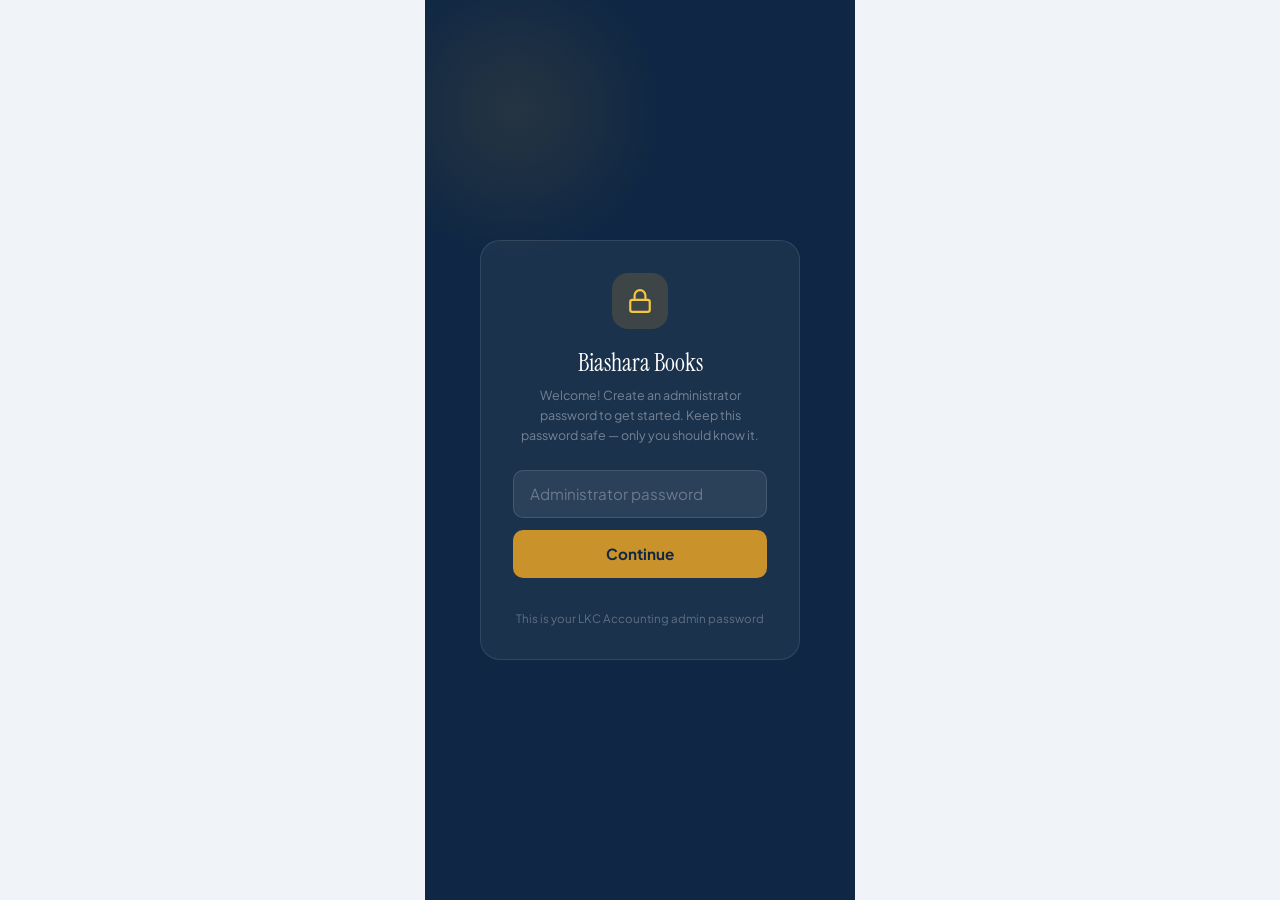
==== index (2).html @ c687e8c7 "Add files via upload" ====
<!DOCTYPE html>
<html lang="en">
<head>
<meta charset="UTF-8"/>
<meta name="viewport" content="width=device-width, initial-scale=1.0, maximum-scale=1.0, user-scalable=no"/>
<meta name="apple-mobile-web-app-capable" content="yes"/>
<meta name="apple-mobile-web-app-status-bar-style" content="black-translucent"/>
<meta name="apple-mobile-web-app-title" content="Biashara Books"/>
<meta name="theme-color" content="#0f2744"/>
<link rel="manifest" href="./manifest.json"/>
<link rel="apple-touch-icon" href="./icon-192.png"/>
<title>Biashara Books</title>
<link rel="preconnect" href="https://fonts.googleapis.com">
<link href="https://fonts.googleapis.com/css2?family=Plus+Jakarta+Sans:wght@300;400;500;600;700;800&family=Instrument+Serif:ital@0;1&display=swap" rel="stylesheet">
<style>
:root{
  --bg:#f0f4f8;--surface:#fff;--surface2:#f7f9fc;
  --navy:#0f2744;--navy2:#1a3a5c;
  --gold:#c9922a;--gold-lt:#f5c842;
  --green:#18a558;--green-lt:#e8f7ef;
  --red:#e03b3b;--red-lt:#fdeaea;
  --blue:#2563eb;--blue-lt:#eff6ff;
  --orange:#ea6c00;--orange-lt:#fff3e0;
  --text:#0f2744;--text2:#4a6080;--text3:#8fa3bc;
  --border:#e2eaf3;--radius:16px;--radius-sm:10px;
  --shadow:0 2px 16px rgba(15,39,68,.08);
}
*,*::before,*::after{box-sizing:border-box;margin:0;padding:0}
html,body{height:100%;-webkit-font-smoothing:antialiased;overscroll-behavior:none}
body{font-family:'Plus Jakarta Sans',sans-serif;background:var(--bg);color:var(--text);font-size:15px;line-height:1.5;max-width:430px;margin:0 auto;overflow-x:hidden}

/* ── SCREENS ── */
.screen{display:none;min-height:100vh;flex-direction:column}
.screen.active{display:flex}

/* ══ PIN / LOCK ══ */
#screen-pin{background:var(--navy);align-items:center;justify-content:center;padding:2rem;position:relative;overflow:hidden}
#screen-pin::before{content:'';position:absolute;width:340px;height:340px;border-radius:50%;background:radial-gradient(circle,rgba(201,146,42,.18),transparent 70%);top:-60px;right:-80px;pointer-events:none}
.pin-logo{font-family:'Instrument Serif',serif;font-size:2.2rem;color:#fff;margin-bottom:.2rem;text-align:center}
.pin-logo span{color:var(--gold-lt)}
.pin-by{font-size:.72rem;color:rgba(255,255,255,.35);text-align:center;margin-bottom:.5rem;letter-spacing:.08em;text-transform:uppercase}
.pin-version{font-size:.65rem;color:rgba(255,255,255,.2);text-align:center;margin-bottom:2.2rem}
.pin-dots{display:flex;gap:1rem;justify-content:center;margin-bottom:1.5rem}
.pin-dot{width:13px;height:13px;border-radius:50%;background:rgba(255,255,255,.15);border:2px solid rgba(255,255,255,.25);transition:all .2s}
.pin-dot.filled{background:var(--gold-lt);border-color:var(--gold-lt);transform:scale(1.1)}
.pin-hint{font-size:.78rem;color:rgba(255,255,255,.4);text-align:center;margin-bottom:1.8rem;min-height:1.1em;transition:color .2s}
.pin-hint.error{color:#f87171;animation:shake .35s ease}
.pin-hint.success{color:#6ee7a0}
@keyframes shake{0%,100%{transform:translateX(0)}25%{transform:translateX(-7px)}75%{transform:translateX(7px)}}
.pin-pad{display:grid;grid-template-columns:repeat(3,1fr);gap:.7rem;width:100%;max-width:290px}
.pin-btn{background:rgba(255,255,255,.07);border:1px solid rgba(255,255,255,.1);border-radius:var(--radius);padding:1.1rem;font-family:'Plus Jakarta Sans',sans-serif;font-size:1.4rem;font-weight:600;color:#fff;cursor:pointer;transition:background .15s,transform .1s;user-select:none;-webkit-tap-highlight-color:transparent}
.pin-btn:active{background:rgba(255,255,255,.2);transform:scale(.93)}
.pin-btn.del{font-size:1rem;color:rgba(255,255,255,.55)}
.pin-btn.zero{grid-column:2}
.pin-footer{margin-top:1.5rem;font-size:.72rem;color:rgba(255,255,255,.25);text-align:center}

/* ══ ADMIN GATE ══ */
#screen-admin{background:var(--navy);align-items:center;justify-content:center;padding:2rem;position:relative;overflow:hidden}
#screen-admin::before{content:'';position:absolute;width:300px;height:300px;border-radius:50%;background:radial-gradient(circle,rgba(201,146,42,.12),transparent 70%);top:-40px;left:-60px;pointer-events:none}
.admin-card{background:rgba(255,255,255,.05);border:1px solid rgba(255,255,255,.1);border-radius:20px;padding:2rem;width:100%;max-width:320px}
.admin-icon{width:56px;height:56px;background:rgba(201,146,42,.2);border-radius:16px;display:flex;align-items:center;justify-content:center;margin:0 auto 1rem}
.admin-icon svg{width:26px;height:26px;stroke:var(--gold-lt);fill:none;stroke-width:2;stroke-linecap:round;stroke-linejoin:round}
.admin-title{font-family:'Instrument Serif',serif;font-size:1.5rem;color:#fff;text-align:center;margin-bottom:.3rem}
.admin-sub{font-size:.78rem;color:rgba(255,255,255,.4);text-align:center;margin-bottom:1.5rem;line-height:1.6}
.admin-input{width:100%;background:rgba(255,255,255,.07);border:1.5px solid rgba(255,255,255,.12);border-radius:var(--radius-sm);padding:.85rem 1rem;font-family:'Plus Jakarta Sans',sans-serif;font-size:.95rem;color:#fff;outline:none;transition:border-color .2s;margin-bottom:.75rem}
.admin-input::placeholder{color:rgba(255,255,255,.3)}
.admin-input:focus{border-color:var(--gold-lt)}
.admin-btn{width:100%;background:var(--gold);color:var(--navy);border:none;border-radius:var(--radius-sm);padding:.9rem;font-family:'Plus Jakarta Sans',sans-serif;font-size:.95rem;font-weight:700;cursor:pointer;transition:background .2s}
.admin-btn:active{background:var(--gold-lt)}
.admin-hint{font-size:.72rem;color:rgba(255,255,255,.3);text-align:center;margin-top:.75rem}
.admin-err{font-size:.75rem;color:#f87171;text-align:center;margin-top:.5rem;min-height:1em}

/* ══ SHARED LAYOUT ══ */
.topbar{background:var(--surface);padding:1rem 1.25rem;display:flex;align-items:center;justify-content:space-between;border-bottom:1px solid var(--border);position:sticky;top:0;z-index:50}
.topbar-title{font-size:1rem;font-weight:700;color:var(--navy)}
.topbar-logo{font-family:'Instrument Serif',serif;font-size:1.2rem;color:var(--navy)}
.topbar-logo span{color:var(--gold)}
.icon-btn{width:36px;height:36px;border-radius:10px;border:none;background:var(--surface2);cursor:pointer;display:flex;align-items:center;justify-content:center;transition:background .2s;-webkit-tap-highlight-color:transparent}
.icon-btn:active{background:var(--border)}
.icon-btn svg{width:18px;height:18px;stroke:var(--text2);fill:none;stroke-width:2;stroke-linecap:round;stroke-linejoin:round}
.topbar-actions{display:flex;gap:.5rem}

.page-body{flex:1;padding:1.25rem;overflow-y:auto;padding-bottom:100px}

.bottom-nav{position:fixed;bottom:0;left:50%;transform:translateX(-50%);width:100%;max-width:430px;background:var(--surface);border-top:1px solid var(--border);display:flex;padding:.5rem .25rem calc(.5rem + env(safe-area-inset-bottom));z-index:100}
.nav-item{flex:1;display:flex;flex-direction:column;align-items:center;gap:.2rem;cursor:pointer;padding:.3rem .2rem;border-radius:var(--radius-sm);transition:background .2s;-webkit-tap-highlight-color:transparent;border:none;background:transparent}
.nav-item.active .nav-icon{background:rgba(15,39,68,.08)}
.nav-item.active .nav-label{color:var(--navy);font-weight:700}
.nav-item.active .nav-icon svg{stroke:var(--navy)}
.nav-icon{width:36px;height:36px;border-radius:10px;display:flex;align-items:center;justify-content:center;transition:background .2s}
.nav-icon svg{width:20px;height:20px;stroke:var(--text3);fill:none;stroke-width:2;stroke-linecap:round;stroke-linejoin:round;transition:stroke .2s}
.nav-label{font-size:.62rem;font-weight:500;color:var(--text3);transition:color .2s}
.nav-badge{position:absolute;top:2px;right:2px;width:8px;height:8px;background:var(--red);border-radius:50%;border:1.5px solid var(--surface)}

/* ══ DASHBOARD ══ */
.dash-header{background:linear-gradient(135deg,var(--navy) 0%,var(--navy2) 100%);border-radius:var(--radius);padding:1.5rem;margin-bottom:1.25rem;position:relative;overflow:hidden}
.dash-header::after{content:'';position:absolute;width:200px;height:200px;border-radius:50%;background:rgba(201,146,42,.12);bottom:-60px;right:-40px;pointer-events:none}
.dash-greeting{font-size:.73rem;color:rgba(255,255,255,.5);font-weight:500;margin-bottom:.15rem}
.dash-biz{font-family:'Instrument Serif',serif;font-size:1.35rem;color:#fff;margin-bottom:.85rem}
.dash-balance-label{font-size:.7rem;color:rgba(255,255,255,.45);margin-bottom:.2rem}
.dash-balance{font-size:2rem;font-weight:800;color:#fff;line-height:1}
.dash-row{display:flex;gap:.75rem;margin-top:.9rem}
.dash-mini{flex:1;background:rgba(255,255,255,.08);border-radius:var(--radius-sm);padding:.7rem}
.dash-mini-label{font-size:.67rem;color:rgba(255,255,255,.45);margin-bottom:.15rem}
.dash-mini-val{font-size:.92rem;font-weight:700;color:#fff}
.dash-mini-val.green{color:#6ee7a0}
.dash-mini-val.red{color:#fca5a5}

.section-hdr{display:flex;align-items:center;justify-content:space-between;margin-bottom:.85rem}
.section-hdr h3{font-size:.85rem;font-weight:700;color:var(--text)}
.see-all{font-size:.75rem;color:var(--gold);font-weight:600;cursor:pointer;border:none;background:none;padding:0}

.quick-btns{display:grid;grid-template-columns:repeat(4,1fr);gap:.7rem;margin-bottom:1.5rem}
.qbtn{background:var(--surface);border:1px solid var(--border);border-radius:var(--radius);padding:.85rem .4rem;display:flex;flex-direction:column;align-items:center;gap:.4rem;cursor:pointer;transition:transform .15s;-webkit-tap-highlight-color:transparent}
.qbtn:active{transform:scale(.94)}
.qbtn-icon{width:38px;height:38px;border-radius:10px;display:flex;align-items:center;justify-content:center}
.qbtn-icon svg{width:18px;height:18px;stroke-width:2;stroke-linecap:round;stroke-linejoin:round;fill:none}
.qbtn-label{font-size:.63rem;font-weight:600;color:var(--text2);text-align:center;line-height:1.3}

/* ══ TRANSACTIONS ══ */
.txn-list{display:flex;flex-direction:column;gap:.6rem}
.txn{background:var(--surface);border:1px solid var(--border);border-radius:var(--radius);padding:.9rem 1rem;display:flex;align-items:center;gap:.85rem;position:relative;overflow:hidden}
.txn-ico{width:40px;height:40px;border-radius:12px;flex-shrink:0;display:flex;align-items:center;justify-content:center}
.txn-ico svg{width:18px;height:18px;fill:none;stroke-width:2;stroke-linecap:round;stroke-linejoin:round}
.txn-ico.income{background:var(--green-lt)}
.txn-ico.income svg{stroke:var(--green)}
.txn-ico.expense{background:var(--red-lt)}
.txn-ico.expense svg{stroke:var(--red)}
.txn-desc{flex:1;min-width:0}
.txn-name{font-size:.87rem;font-weight:600;color:var(--text);white-space:nowrap;overflow:hidden;text-overflow:ellipsis}
.txn-cat{font-size:.7rem;color:var(--text3);margin-top:.05rem}
.txn-right{text-align:right;flex-shrink:0}
.txn-amt{font-size:.9rem;font-weight:700}
.txn-amt.income{color:var(--green)}
.txn-amt.expense{color:var(--red)}
.txn-date{font-size:.67rem;color:var(--text3);margin-top:.05rem}
.txn-del{background:var(--red-lt);border:none;border-radius:8px;padding:.35rem .6rem;cursor:pointer;flex-shrink:0;display:flex;align-items:center;-webkit-tap-highlight-color:transparent}
.txn-del svg{width:14px;height:14px;stroke:var(--red);fill:none;stroke-width:2;stroke-linecap:round;stroke-linejoin:round}

/* ══ STAT CARDS ══ */
.stat-cards{display:grid;grid-template-columns:1fr 1fr;gap:.75rem;margin-bottom:1.25rem}
.stat-card{background:var(--surface);border:1px solid var(--border);border-radius:var(--radius);padding:1rem}
.stat-card-label{font-size:.7rem;color:var(--text3);font-weight:500;margin-bottom:.3rem}
.stat-card-val{font-size:1.15rem;font-weight:800;color:var(--text)}
.stat-card-sub{font-size:.7rem;margin-top:.2rem;font-weight:500}

/* ══ INVOICES ══ */
.inv-card{background:var(--surface);border:1px solid var(--border);border-radius:var(--radius);padding:1rem 1.1rem;margin-bottom:.7rem;display:flex;align-items:center;gap:1rem;cursor:pointer}
.inv-avatar{width:42px;height:42px;border-radius:12px;flex-shrink:0;background:var(--navy);display:flex;align-items:center;justify-content:center;font-weight:800;font-size:.9rem;color:#fff}
.inv-info{flex:1;min-width:0}
.inv-client{font-size:.9rem;font-weight:700;color:var(--text);white-space:nowrap;overflow:hidden;text-overflow:ellipsis}
.inv-meta{font-size:.72rem;color:var(--text3);margin-top:.1rem}
.inv-right{text-align:right;flex-shrink:0}
.inv-amount{font-size:.95rem;font-weight:800;color:var(--text)}
.inv-badge{display:inline-block;font-size:.62rem;font-weight:700;padding:.18rem .5rem;border-radius:20px;margin-top:.25rem;text-transform:uppercase;letter-spacing:.04em}
.inv-badge.paid{background:var(--green-lt);color:var(--green)}
.inv-badge.unpaid{background:var(--orange-lt);color:var(--orange)}
.inv-badge.overdue{background:var(--red-lt);color:var(--red)}

/* ══ INVENTORY ══ */
.stock-card{background:var(--surface);border:1px solid var(--border);border-radius:var(--radius);padding:1rem 1.1rem;margin-bottom:.7rem;display:flex;align-items:center;gap:1rem}
.stock-ico{width:42px;height:42px;border-radius:12px;flex-shrink:0;background:#f3f0ff;display:flex;align-items:center;justify-content:center}
.stock-ico svg{width:20px;height:20px;stroke:#7c3aed;fill:none;stroke-width:2;stroke-linecap:round;stroke-linejoin:round}
.stock-info{flex:1;min-width:0}
.stock-name{font-size:.9rem;font-weight:700;color:var(--text)}
.stock-meta{font-size:.72rem;color:var(--text3);margin-top:.1rem}
.stock-right{text-align:right;flex-shrink:0;display:flex;flex-direction:column;align-items:flex-end;gap:.3rem}
.stock-qty{font-size:1rem;font-weight:800;color:var(--text)}
.stock-badge{display:inline-block;font-size:.62rem;font-weight:700;padding:.18rem .5rem;border-radius:20px;text-transform:uppercase;letter-spacing:.04em}
.stock-badge.ok{background:var(--green-lt);color:var(--green)}
.stock-badge.low{background:var(--orange-lt);color:var(--orange)}
.stock-badge.out{background:var(--red-lt);color:var(--red)}
.stock-del{background:var(--red-lt);border:none;border-radius:8px;padding:.35rem .6rem;cursor:pointer;display:flex;align-items:center;margin-top:.3rem}
.stock-del svg{width:13px;height:13px;stroke:var(--red);fill:none;stroke-width:2;stroke-linecap:round;stroke-linejoin:round}

/* ══ STOCK SEARCH ══ */
.search-bar{background:var(--surface);border:1.5px solid var(--border);border-radius:var(--radius-sm);padding:.7rem 1rem;font-family:'Plus Jakarta Sans',sans-serif;font-size:.88rem;color:var(--text);outline:none;width:100%;margin-bottom:1rem;transition:border-color .2s}
.search-bar:focus{border-color:var(--navy)}

/* ══ ALERT BANNER ══ */
.alert-banner{background:var(--red-lt);border:1px solid rgba(224,59,59,.25);border-radius:var(--radius);padding:.85rem 1rem;margin-bottom:1rem;display:flex;align-items:flex-start;gap:.75rem}
.alert-banner svg{width:18px;height:18px;stroke:var(--red);fill:none;stroke-width:2;stroke-linecap:round;stroke-linejoin:round;flex-shrink:0;margin-top:.05rem}
.alert-text{font-size:.82rem;color:var(--red);line-height:1.5}
.alert-text strong{font-weight:700;display:block;margin-bottom:.15rem}
.alert-banner.warn{background:var(--orange-lt);border-color:rgba(234,108,0,.2)}
.alert-banner.warn svg{stroke:var(--orange)}
.alert-banner.warn .alert-text{color:var(--orange)}

/* ══ P&L ══ */
.pl-header{background:linear-gradient(135deg,var(--navy),var(--navy2));border-radius:var(--radius);padding:1.4rem;margin-bottom:1rem;text-align:center}
.pl-header-title{font-size:.7rem;color:rgba(255,255,255,.45);font-weight:600;text-transform:uppercase;letter-spacing:.1em;margin-bottom:.2rem}
.pl-period{font-family:'Instrument Serif',serif;font-size:1.3rem;color:#fff;margin-bottom:.5rem}
.pl-net{font-size:2.2rem;font-weight:800;color:var(--gold-lt);line-height:1}
.pl-net-label{font-size:.73rem;color:rgba(255,255,255,.45);margin-top:.2rem}
.pl-section{background:var(--surface);border:1px solid var(--border);border-radius:var(--radius);margin-bottom:1rem;overflow:hidden}
.pl-section-hdr{padding:.85rem 1rem;border-bottom:1px solid var(--border);display:flex;justify-content:space-between;align-items:center}
.pl-section-hdr span{font-size:.76rem;font-weight:700;text-transform:uppercase;letter-spacing:.07em;color:var(--text2)}
.pl-section-total{font-size:.95rem;font-weight:800;color:var(--text)}
.pl-row{display:flex;justify-content:space-between;align-items:center;padding:.7rem 1rem;border-bottom:1px solid var(--border)}
.pl-row:last-child{border-bottom:none}
.pl-row-label{font-size:.84rem;color:var(--text2)}
.pl-row-val{font-size:.87rem;font-weight:600;color:var(--text)}

.period-tabs{display:flex;gap:.4rem;margin-bottom:1rem;background:var(--surface2);border-radius:var(--radius-sm);padding:.3rem}
.period-tab{flex:1;padding:.48rem;border-radius:8px;border:none;background:transparent;font-family:'Plus Jakarta Sans',sans-serif;font-size:.75rem;font-weight:600;color:var(--text3);cursor:pointer;transition:all .2s}
.period-tab.active{background:var(--surface);color:var(--navy);box-shadow:0 1px 4px rgba(0,0,0,.08)}

/* ══ SETTINGS ══ */
.settings-section{margin-bottom:1.5rem}
.settings-label{font-size:.7rem;font-weight:700;text-transform:uppercase;letter-spacing:.08em;color:var(--text3);margin-bottom:.6rem;padding-left:.25rem}
.settings-card{background:var(--surface);border:1px solid var(--border);border-radius:var(--radius);overflow:hidden}
.settings-row{display:flex;align-items:center;gap:1rem;padding:1rem 1.1rem;border-bottom:1px solid var(--border);cursor:pointer;transition:background .15s;-webkit-tap-highlight-color:transparent}
.settings-row:last-child{border-bottom:none}
.settings-row:active{background:var(--surface2)}
.settings-row-icon{width:36px;height:36px;border-radius:10px;flex-shrink:0;display:flex;align-items:center;justify-content:center}
.settings-row-icon svg{width:16px;height:16px;fill:none;stroke-width:2;stroke-linecap:round;stroke-linejoin:round}
.settings-row-text{flex:1}
.settings-row-title{font-size:.9rem;font-weight:600;color:var(--text)}
.settings-row-sub{font-size:.73rem;color:var(--text3);margin-top:.05rem}
.chev{width:16px;height:16px;stroke:var(--text3);fill:none;stroke-width:2;stroke-linecap:round;stroke-linejoin:round}

/* ══ MODALS ══ */
.modal-overlay{display:none;position:fixed;inset:0;background:rgba(15,39,68,.5);backdrop-filter:blur(4px);z-index:200;align-items:flex-end;justify-content:center}
.modal-overlay.open{display:flex}
.modal-sheet{background:var(--surface);border-radius:24px 24px 0 0;width:100%;max-width:430px;padding:1.5rem 1.5rem calc(1.5rem + env(safe-area-inset-bottom));animation:slideUp .3s ease;max-height:92vh;overflow-y:auto}
@keyframes slideUp{from{transform:translateY(100%)}to{transform:translateY(0)}}
.modal-handle{width:40px;height:4px;background:var(--border);border-radius:2px;margin:0 auto 1.25rem}
.modal-title{font-size:1.05rem;font-weight:700;margin-bottom:1.25rem}

.form-group{margin-bottom:1rem}
.form-label{font-size:.73rem;font-weight:600;color:var(--text2);margin-bottom:.4rem;display:block;text-transform:uppercase;letter-spacing:.04em}
.form-input{width:100%;background:var(--surface2);border:1.5px solid var(--border);border-radius:var(--radius-sm);padding:.75rem 1rem;font-family:'Plus Jakarta Sans',sans-serif;font-size:.9rem;color:var(--text);outline:none;transition:border-color .2s}
.form-input:focus{border-color:var(--navy)}
.form-select{appearance:none;background-image:url("data:image/svg+xml,%3Csvg xmlns='http://www.w3.org/2000/svg' width='12' height='12' viewBox='0 0 24 24' fill='none' stroke='%234a6080' stroke-width='2'%3E%3Cpolyline points='6 9 12 15 18 9'/%3E%3C/svg%3E");background-repeat:no-repeat;background-position:right 1rem center;background-color:var(--surface2)}
.form-row{display:grid;grid-template-columns:1fr 1fr;gap:.75rem}

.toggle-row{display:flex;gap:.5rem;margin-bottom:1rem}
.toggle-btn{flex:1;padding:.7rem;border-radius:var(--radius-sm);border:1.5px solid var(--border);background:var(--surface2);font-family:'Plus Jakarta Sans',sans-serif;font-size:.85rem;font-weight:600;color:var(--text2);cursor:pointer;transition:all .2s}
.toggle-btn.active.income{background:var(--green-lt);border-color:var(--green);color:var(--green)}
.toggle-btn.active.expense{background:var(--red-lt);border-color:var(--red);color:var(--red)}

.btn-primary{width:100%;background:var(--navy);color:#fff;border:none;border-radius:var(--radius);padding:.95rem;font-family:'Plus Jakarta Sans',sans-serif;font-size:.95rem;font-weight:700;cursor:pointer;transition:background .2s,transform .1s;margin-top:.5rem}
.btn-primary:active{transform:scale(.98)}
.btn-primary.green{background:var(--green)}
.btn-primary.red{background:var(--red)}
.btn-secondary{width:100%;background:var(--surface2);color:var(--text2);border:1.5px solid var(--border);border-radius:var(--radius);padding:.85rem;font-family:'Plus Jakarta Sans',sans-serif;font-size:.9rem;font-weight:600;cursor:pointer;margin-top:.5rem}

/* ══ FILTER CHIPS ══ */
.filter-chip{padding:.4rem .9rem;border-radius:20px;border:1.5px solid var(--border);background:var(--surface);font-family:'Plus Jakarta Sans',sans-serif;font-size:.75rem;font-weight:600;color:var(--text2);cursor:pointer;white-space:nowrap;transition:all .2s}
.filter-chip.active{background:var(--navy);color:#fff;border-color:var(--navy)}

/* ══ BAR CHART ══ */
.bar-chart{display:flex;align-items:flex-end;gap:.35rem;height:90px}
.bar-wrap{flex:1;display:flex;flex-direction:column;align-items:center;gap:2px;height:100%}
.bar-inner{flex:1;width:100%;display:flex;flex-direction:column;justify-content:flex-end;gap:2px}
.bar{border-radius:5px 5px 0 0;width:100%;min-height:0;transition:height .5s ease}
.bar.i{background:var(--green)}
.bar.e{background:var(--red)}
.bar-lbl{font-size:.58rem;color:var(--text3);font-weight:500}

/* ══ DOWNLOAD BUTTON ══ */
.dl-btn{width:100%;background:linear-gradient(135deg,var(--navy),var(--navy2));color:#fff;border:none;border-radius:var(--radius);padding:1rem;font-family:'Plus Jakarta Sans',sans-serif;font-size:.95rem;font-weight:700;cursor:pointer;display:flex;align-items:center;justify-content:center;gap:.6rem;margin-top:1rem}
.dl-btn svg{width:18px;height:18px;stroke:#fff;fill:none;stroke-width:2;stroke-linecap:round;stroke-linejoin:round}
.dl-btn:disabled{opacity:.5;cursor:not-allowed}
.online-dot{width:8px;height:8px;border-radius:50%;background:var(--green);display:inline-block;margin-right:.3rem;animation:pulse 2s infinite}
.offline-dot{width:8px;height:8px;border-radius:50%;background:var(--text3);display:inline-block;margin-right:.3rem}
@keyframes pulse{0%,100%{opacity:1}50%{opacity:.4}}

/* ══ CONFIRM DIALOG ══ */
#modal-confirm .modal-sheet{border-radius:24px;max-width:340px;margin:auto;padding:2rem}
.confirm-icon{width:52px;height:52px;background:var(--red-lt);border-radius:50%;display:flex;align-items:center;justify-content:center;margin:0 auto 1rem}
.confirm-icon svg{width:24px;height:24px;stroke:var(--red);fill:none;stroke-width:2;stroke-linecap:round;stroke-linejoin:round}
#modal-confirm .modal-overlay{align-items:center}

/* ══ TOAST ══ */
.toast{position:fixed;top:1rem;left:50%;transform:translateX(-50%) translateY(-80px);background:var(--navy);color:#fff;padding:.7rem 1.4rem;border-radius:30px;font-size:.82rem;font-weight:600;z-index:999;transition:transform .3s ease;white-space:nowrap;max-width:300px;text-align:center}
.toast.show{transform:translateX(-50%) translateY(0)}

/* ══ EMPTY ══ */
.empty{text-align:center;padding:3rem 1rem;color:var(--text3)}
.empty svg{width:48px;height:48px;stroke:var(--border);fill:none;stroke-width:1.5;stroke-linecap:round;stroke-linejoin:round;margin-bottom:.75rem}
.empty p{font-size:.85rem}
</style>
</head>
<body>

<!-- ══════════════ ADMIN GATE ══════════════ -->
<div class="screen active" id="screen-admin">
  <div class="admin-card">
    <div class="admin-icon">
      <svg viewBox="0 0 24 24"><rect x="3" y="11" width="18" height="11" rx="2"/><path d="M7 11V7a5 5 0 0 1 10 0v4"/></svg>
    </div>
    <div class="admin-title">Biashara Books</div>
    <div class="admin-sub" id="admin-sub">Enter the administrator password to set up this app for a new client.</div>
    <input class="admin-input" id="admin-pass-input" type="password" placeholder="Administrator password" autocomplete="off"/>
    <div id="admin-new-pass-wrap" style="display:none">
      <input class="admin-input" id="admin-new-biz" placeholder="Client business name" autocomplete="off"/>
      <input class="admin-input" id="admin-client-pin" type="password" placeholder="Set client PIN (4 digits)" maxlength="4" inputmode="numeric"/>
    </div>
    <button class="admin-btn" id="admin-btn" onclick="adminAction()">Continue</button>
    <div class="admin-err" id="admin-err"></div>
    <div class="admin-hint" id="admin-hint">Powered by LKC Accounting</div>
  </div>
</div>

<!-- ══════════════ PIN SCREEN ══════════════ -->
<div class="screen" id="screen-pin">
  <div style="text-align:center;margin-bottom:.5rem">
    <div class="pin-logo">Biashara <span>Books</span></div>
    <div class="pin-by">by LKC Accounting</div>
  </div>
  <div class="pin-dots">
    <div class="pin-dot" id="d0"></div>
    <div class="pin-dot" id="d1"></div>
    <div class="pin-dot" id="d2"></div>
    <div class="pin-dot" id="d3"></div>
  </div>
  <div class="pin-hint" id="pin-hint">Enter your PIN</div>
  <div class="pin-pad">
    <button class="pin-btn" onclick="pinPress('1')">1</button>
    <button class="pin-btn" onclick="pinPress('2')">2</button>
    <button class="pin-btn" onclick="pinPress('3')">3</button>
    <button class="pin-btn" onclick="pinPress('4')">4</button>
    <button class="pin-btn" onclick="pinPress('5')">5</button>
    <button class="pin-btn" onclick="pinPress('6')">6</button>
    <button class="pin-btn" onclick="pinPress('7')">7</button>
    <button class="pin-btn" onclick="pinPress('8')">8</button>
    <button class="pin-btn" onclick="pinPress('9')">9</button>
    <button class="pin-btn zero" onclick="pinPress('0')">0</button>
    <button class="pin-btn del" onclick="pinDel()">⌫</button>
  </div>
  <div class="pin-footer" id="pin-biz-name"></div>
</div>

<!-- ══════════════ MAIN APP ══════════════ -->
<div class="screen" id="screen-app">

  <!-- DASHBOARD -->
  <div id="tab-dashboard" class="tab-content">
    <div class="topbar">
      <div class="topbar-logo">Biashara <span>Books</span></div>
      <div class="topbar-actions">
        <span id="online-indicator" style="display:flex;align-items:center;font-size:.7rem;color:var(--text3)"></span>
        <button class="icon-btn" onclick="openModal('modal-txn')">
          <svg viewBox="0 0 24 24"><line x1="12" y1="5" x2="12" y2="19"/><line x1="5" y1="12" x2="19" y2="12"/></svg>
        </button>
      </div>
    </div>
    <div class="page-body">
      <div id="stock-alerts-dash"></div>
      <div class="dash-header">
        <div class="dash-greeting">Good day</div>
        <div class="dash-biz" id="dash-bizname">My Business</div>
        <div class="dash-balance-label">Net Cash Position</div>
        <div class="dash-balance" id="dash-balance">KES 0</div>
        <div class="dash-row">
          <div class="dash-mini">
            <div class="dash-mini-label">Income (month)</div>
            <div class="dash-mini-val green" id="dash-income-month">0</div>
          </div>
          <div class="dash-mini">
            <div class="dash-mini-label">Expenses (month)</div>
            <div class="dash-mini-val red" id="dash-expense-month">0</div>
          </div>
        </div>
      </div>
      <div class="section-hdr"><h3>Quick Actions</h3></div>
      <div class="quick-btns">
        <button class="qbtn" onclick="openModal('modal-txn');setTxnType('income')">
          <div class="qbtn-icon" style="background:var(--green-lt)"><svg viewBox="0 0 24 24" style="stroke:var(--green)"><line x1="12" y1="19" x2="12" y2="5"/><polyline points="5 12 12 5 19 12"/></svg></div>
          <span class="qbtn-label">Add Income</span>
        </button>
        <button class="qbtn" onclick="openModal('modal-txn');setTxnType('expense')">
          <div class="qbtn-icon" style="background:var(--red-lt)"><svg viewBox="0 0 24 24" style="stroke:var(--red)"><line x1="12" y1="5" x2="12" y2="19"/><polyline points="19 12 12 19 5 12"/></svg></div>
          <span class="qbtn-label">Add Expense</span>
        </button>
        <button class="qbtn" onclick="openModal('modal-invoice')">
          <div class="qbtn-icon" style="background:var(--blue-lt)"><svg viewBox="0 0 24 24" style="stroke:var(--blue)"><path d="M14 2H6a2 2 0 0 0-2 2v16a2 2 0 0 0 2 2h12a2 2 0 0 0 2-2V8z"/><polyline points="14 2 14 8 20 8"/></svg></div>
          <span class="qbtn-label">Invoice</span>
        </button>
        <button class="qbtn" onclick="openModal('modal-stock')">
          <div class="qbtn-icon" style="background:#f3f0ff"><svg viewBox="0 0 24 24" style="stroke:#7c3aed"><path d="M21 16V8a2 2 0 0 0-1-1.73l-7-4a2 2 0 0 0-2 0l-7 4A2 2 0 0 0 3 8v8a2 2 0 0 0 1 1.73l7 4a2 2 0 0 0 2 0l7-4A2 2 0 0 0 21 16z"/></svg></div>
          <span class="qbtn-label">Stock</span>
        </button>
      </div>
      <div class="section-hdr"><h3>7-Day Overview</h3></div>
      <div style="background:var(--surface);border:1px solid var(--border);border-radius:var(--radius);padding:1rem;margin-bottom:1.5rem">
        <div style="display:flex;gap:1rem;margin-bottom:.75rem">
          <div style="display:flex;align-items:center;gap:.35rem"><span style="width:9px;height:9px;border-radius:2px;background:var(--green);display:inline-block"></span><span style="font-size:.68rem;color:var(--text3)">Income</span></div>
          <div style="display:flex;align-items:center;gap:.35rem"><span style="width:9px;height:9px;border-radius:2px;background:var(--red);display:inline-block"></span><span style="font-size:.68rem;color:var(--text3)">Expenses</span></div>
        </div>
        <div class="bar-chart" id="bar-chart"></div>
        <div style="display:flex;gap:.35rem;margin-top:.4rem" id="bar-labels"></div>
      </div>
      <div class="section-hdr">
        <h3>Recent Transactions</h3>
        <button class="see-all" onclick="switchTab('transactions')">See all</button>
      </div>
      <div class="txn-list" id="dash-txn-list"></div>
    </div>
  </div>

  <!-- TRANSACTIONS TAB -->
  <div id="tab-transactions" class="tab-content" style="display:none;flex-direction:column">
    <div class="topbar">
      <div class="topbar-title">Transactions</div>
      <button class="icon-btn" onclick="openModal('modal-txn')">
        <svg viewBox="0 0 24 24"><line x1="12" y1="5" x2="12" y2="19"/><line x1="5" y1="12" x2="19" y2="12"/></svg>
      </button>
    </div>
    <div class="page-body">
      <div class="stat-cards">
        <div class="stat-card">
          <div class="stat-card-label">Total Income</div>
          <div class="stat-card-val" id="txn-total-income">KES 0</div>
          <div class="stat-card-sub" style="color:var(--green)">This month</div>
        </div>
        <div class="stat-card">
          <div class="stat-card-label">Total Expenses</div>
          <div class="stat-card-val" id="txn-total-expense">KES 0</div>
          <div class="stat-card-sub" style="color:var(--red)">This month</div>
        </div>
      </div>
      <div style="display:flex;gap:.5rem;margin-bottom:1rem;overflow-x:auto;padding-bottom:.25rem">
        <button class="filter-chip active" data-filter="all" onclick="filterTxns(this)">All</button>
        <button class="filter-chip" data-filter="income" onclick="filterTxns(this)">Income</button>
        <button class="filter-chip" data-filter="expense" onclick="filterTxns(this)">Expenses</button>
      </div>
      <div class="txn-list" id="full-txn-list"></div>
    </div>
  </div>

  <!-- INVOICES TAB -->
  <div id="tab-invoices" class="tab-content" style="display:none;flex-direction:column">
    <div class="topbar">
      <div class="topbar-title">Invoices</div>
      <button class="icon-btn" onclick="openModal('modal-invoice')">
        <svg viewBox="0 0 24 24"><line x1="12" y1="5" x2="12" y2="19"/><line x1="5" y1="12" x2="19" y2="12"/></svg>
      </button>
    </div>
    <div class="page-body">
      <div class="stat-cards">
        <div class="stat-card">
          <div class="stat-card-label">Outstanding</div>
          <div class="stat-card-val" id="inv-outstanding">KES 0</div>
          <div class="stat-card-sub" style="color:var(--orange)">Unpaid invoices</div>
        </div>
        <div class="stat-card">
          <div class="stat-card-label">Collected</div>
          <div class="stat-card-val" id="inv-collected">KES 0</div>
          <div class="stat-card-sub" style="color:var(--green)">This month</div>
        </div>
      </div>
      <div id="invoice-list"></div>
    </div>
  </div>

  <!-- INVENTORY TAB -->
  <div id="tab-inventory" class="tab-content" style="display:none;flex-direction:column">
    <div class="topbar">
      <div class="topbar-title">Stock & Inventory</div>
      <button class="icon-btn" onclick="openModal('modal-stock')">
        <svg viewBox="0 0 24 24"><line x1="12" y1="5" x2="12" y2="19"/><line x1="5" y1="12" x2="19" y2="12"/></svg>
      </button>
    </div>
    <div class="page-body">
      <div id="stock-alerts-full"></div>
      <div class="stat-cards">
        <div class="stat-card">
          <div class="stat-card-label">Total Items</div>
          <div class="stat-card-val" id="inv-total-items">0</div>
          <div class="stat-card-sub" style="color:var(--text3)">SKUs tracked</div>
        </div>
        <div class="stat-card">
          <div class="stat-card-label">Alerts</div>
          <div class="stat-card-val" id="inv-alert-count">0</div>
          <div class="stat-card-sub" style="color:var(--orange)">Need attention</div>
        </div>
      </div>
      <input class="search-bar" id="stock-search" placeholder="Search items..." oninput="renderInventory()"/>
      <div id="stock-list"></div>
    </div>
  </div>

  <!-- REPORTS TAB -->
  <div id="tab-report" class="tab-content" style="display:none;flex-direction:column">
    <div class="topbar">
      <div class="topbar-title">P&amp;L Report</div>
    </div>
    <div class="page-body">
      <div class="period-tabs">
        <button class="period-tab active" onclick="setPeriod('week',this)">Week</button>
        <button class="period-tab" onclick="setPeriod('month',this)">Month</button>
        <button class="period-tab" onclick="setPeriod('quarter',this)">Quarter</button>
        <button class="period-tab" onclick="setPeriod('year',this)">Year</button>
      </div>
      <div id="pl-content"></div>
      <div style="background:var(--surface);border:1px solid var(--border);border-radius:var(--radius);padding:1.2rem;margin-top:1rem">
        <div style="font-size:.85rem;font-weight:700;margin-bottom:.4rem">Download Report</div>
        <div style="font-size:.8rem;color:var(--text3);margin-bottom:.85rem;line-height:1.6">Download a full PDF report of your financial records for the selected period.</div>
        <div id="online-status-report" style="display:flex;align-items:center;gap:.4rem;font-size:.78rem;margin-bottom:.5rem"></div>
        <button class="dl-btn" id="dl-btn" onclick="downloadReport()">
          <svg viewBox="0 0 24 24"><path d="M21 15v4a2 2 0 0 1-2 2H5a2 2 0 0 1-2-2v-4"/><polyline points="7 10 12 15 17 10"/><line x1="12" y1="15" x2="12" y2="3"/></svg>
          Download Report
        </button>
      </div>
    </div>
  </div>

  <!-- SETTINGS TAB -->
  <div id="tab-settings" class="tab-content" style="display:none;flex-direction:column">
    <div class="topbar"><div class="topbar-title">Settings</div></div>
    <div class="page-body">
      <div style="background:linear-gradient(135deg,var(--navy),var(--navy2));border-radius:var(--radius);padding:1.5rem;margin-bottom:1.5rem;text-align:center">
        <div style="font-family:'Instrument Serif',serif;font-size:1.5rem;color:#fff;margin-bottom:.25rem" id="settings-bizname">My Business</div>
        <div style="font-size:.75rem;color:rgba(255,255,255,.4)">Biashara Books · by LKC Accounting</div>
      </div>
      <div class="settings-section">
        <div class="settings-label">Business</div>
        <div class="settings-card">
          <div class="settings-row" onclick="openModal('modal-edit-biz')">
            <div class="settings-row-icon" style="background:#e8f7ef"><svg viewBox="0 0 24 24" style="stroke:var(--green)"><path d="M3 9l9-7 9 7v11a2 2 0 0 1-2 2H5a2 2 0 0 1-2-2z"/></svg></div>
            <div class="settings-row-text"><div class="settings-row-title">Business Name</div><div class="settings-row-sub" id="sett-bizname-sub">Tap to edit</div></div>
            <svg class="chev" viewBox="0 0 24 24"><polyline points="9 18 15 12 9 6"/></svg>
          </div>
          <div class="settings-row" onclick="openModal('modal-change-pin')">
            <div class="settings-row-icon" style="background:var(--blue-lt)"><svg viewBox="0 0 24 24" style="stroke:var(--blue)"><rect x="3" y="11" width="18" height="11" rx="2"/><path d="M7 11V7a5 5 0 0 1 10 0v4"/></svg></div>
            <div class="settings-row-text"><div class="settings-row-title">Change PIN</div><div class="settings-row-sub">Update your access PIN</div></div>
            <svg class="chev" viewBox="0 0 24 24"><polyline points="9 18 15 12 9 6"/></svg>
          </div>
        </div>
      </div>
      <div class="settings-section">
        <div class="settings-label">Notifications</div>
        <div class="settings-card">
          <div class="settings-row" onclick="requestNotifPermission()">
            <div class="settings-row-icon" style="background:var(--orange-lt)"><svg viewBox="0 0 24 24" style="stroke:var(--orange)"><path d="M18 8A6 6 0 0 0 6 8c0 7-3 9-3 9h18s-3-2-3-9"/><path d="M13.73 21a2 2 0 0 1-3.46 0"/></svg></div>
            <div class="settings-row-text"><div class="settings-row-title">Stock Alerts</div><div class="settings-row-sub" id="notif-status">Tap to enable notifications</div></div>
            <svg class="chev" viewBox="0 0 24 24"><polyline points="9 18 15 12 9 6"/></svg>
          </div>
        </div>
      </div>
      <div class="settings-section">
        <div class="settings-label">Data</div>
        <div class="settings-card">
          <div class="settings-row" onclick="exportData()">
            <div class="settings-row-icon" style="background:var(--green-lt)"><svg viewBox="0 0 24 24" style="stroke:var(--green)"><path d="M21 15v4a2 2 0 0 1-2 2H5a2 2 0 0 1-2-2v-4"/><polyline points="7 10 12 15 17 10"/><line x1="12" y1="15" x2="12" y2="3"/></svg></div>
            <div class="settings-row-text"><div class="settings-row-title">Export Data (JSON)</div><div class="settings-row-sub">Backup all your records</div></div>
            <svg class="chev" viewBox="0 0 24 24"><polyline points="9 18 15 12 9 6"/></svg>
          </div>
          <div class="settings-row" onclick="confirmClear()">
            <div class="settings-row-icon" style="background:var(--red-lt)"><svg viewBox="0 0 24 24" style="stroke:var(--red)"><polyline points="3 6 5 6 21 6"/><path d="M19 6l-1 14a2 2 0 0 1-2 2H8a2 2 0 0 1-2-2L5 6"/><path d="M10 11v6"/><path d="M14 11v6"/></svg></div>
            <div class="settings-row-text"><div class="settings-row-title">Clear All Data</div><div class="settings-row-sub">Permanently delete all records</div></div>
            <svg class="chev" viewBox="0 0 24 24"><polyline points="9 18 15 12 9 6"/></svg>
          </div>
        </div>
      </div>
      <div style="text-align:center;font-size:.72rem;color:var(--text3);margin-top:1rem">
        Biashara Books v2.0 · by LKC Accounting
      </div>
    </div>
  </div>

  <!-- BOTTOM NAV -->
  <nav class="bottom-nav">
    <button class="nav-item active" onclick="switchTab('dashboard')" id="nav-dashboard">
      <div class="nav-icon" style="position:relative"><svg viewBox="0 0 24 24"><rect x="3" y="3" width="7" height="7"/><rect x="14" y="3" width="7" height="7"/><rect x="14" y="14" width="7" height="7"/><rect x="3" y="14" width="7" height="7"/></svg></div>
      <span class="nav-label">Home</span>
    </button>
    <button class="nav-item" onclick="switchTab('transactions')" id="nav-transactions">
      <div class="nav-icon"><svg viewBox="0 0 24 24"><line x1="8" y1="6" x2="21" y2="6"/><line x1="8" y1="12" x2="21" y2="12"/><line x1="8" y1="18" x2="21" y2="18"/><line x1="3" y1="6" x2="3.01" y2="6"/><line x1="3" y1="12" x2="3.01" y2="12"/><line x1="3" y1="18" x2="3.01" y2="18"/></svg></div>
      <span class="nav-label">Records</span>
    </button>
    <button class="nav-item" onclick="switchTab('invoices')" id="nav-invoices">
      <div class="nav-icon"><svg viewBox="0 0 24 24"><path d="M14 2H6a2 2 0 0 0-2 2v16a2 2 0 0 0 2 2h12a2 2 0 0 0 2-2V8z"/><polyline points="14 2 14 8 20 8"/></svg></div>
      <span class="nav-label">Invoices</span>
    </button>
    <button class="nav-item" onclick="switchTab('inventory')" id="nav-inventory">
      <div class="nav-icon" id="nav-inventory-wrap" style="position:relative"><svg viewBox="0 0 24 24"><path d="M21 16V8a2 2 0 0 0-1-1.73l-7-4a2 2 0 0 0-2 0l-7 4A2 2 0 0 0 3 8v8a2 2 0 0 0 1 1.73l7 4a2 2 0 0 0 2 0l7-4A2 2 0 0 0 21 16z"/></svg></div>
      <span class="nav-label">Stock</span>
    </button>
    <button class="nav-item" onclick="switchTab('report')" id="nav-report">
      <div class="nav-icon"><svg viewBox="0 0 24 24"><line x1="18" y1="20" x2="18" y2="10"/><line x1="12" y1="20" x2="12" y2="4"/><line x1="6" y1="20" x2="6" y2="14"/></svg></div>
      <span class="nav-label">Reports</span>
    </button>
    <button class="nav-item" onclick="switchTab('settings')" id="nav-settings">
      <div class="nav-icon"><svg viewBox="0 0 24 24"><circle cx="12" cy="12" r="3"/><path d="M19.4 15a1.65 1.65 0 0 0 .33 1.82l.06.06a2 2 0 0 1-2.83 2.83l-.06-.06a1.65 1.65 0 0 0-1.82-.33 1.65 1.65 0 0 0-1 1.51V21a2 2 0 0 1-4 0v-.09A1.65 1.65 0 0 0 9 19.4a1.65 1.65 0 0 0-1.82.33l-.06.06a2 2 0 0 1-2.83-2.83l.06-.06A1.65 1.65 0 0 0 4.68 15a1.65 1.65 0 0 0-1.51-1H3a2 2 0 0 1 0-4h.09A1.65 1.65 0 0 0 4.6 9a1.65 1.65 0 0 0-.33-1.82l-.06-.06a2 2 0 0 1 2.83-2.83l.06.06A1.65 1.65 0 0 0 9 4.68a1.65 1.65 0 0 0 1-1.51V3a2 2 0 0 1 4 0v.09a1.65 1.65 0 0 0 1 1.51 1.65 1.65 0 0 0 1.82-.33l.06-.06a2 2 0 0 1 2.83 2.83l-.06.06A1.65 1.65 0 0 0 19.4 9a1.65 1.65 0 0 0 1.51 1H21a2 2 0 0 1 0 4h-.09a1.65 1.65 0 0 0-1.51 1z"/></svg></div>
      <span class="nav-label">Settings</span>
    </button>
  </nav>
</div>

<!-- ══════════════ MODALS ══════════════ -->

<!-- Add Transaction -->
<div class="modal-overlay" id="modal-txn" onclick="closeModalOutside(event,'modal-txn')">
  <div class="modal-sheet">
    <div class="modal-handle"></div>
    <div class="modal-title">Record Transaction</div>
    <div class="toggle-row">
      <button class="toggle-btn active income" id="tbtn-income" onclick="setTxnType('income')">+ Income</button>
      <button class="toggle-btn expense" id="tbtn-expense" onclick="setTxnType('expense')">− Expense</button>
    </div>
    <div class="form-group"><label class="form-label">Description</label><input class="form-input" id="txn-desc" placeholder="e.g. Daily sales, Rent payment..."></div>
    <div class="form-row">
      <div class="form-group"><label class="form-label">Amount (KES)</label><input class="form-input" id="txn-amount" type="number" inputmode="decimal" placeholder="0"></div>
      <div class="form-group"><label class="form-label">Date</label><input class="form-input" id="txn-date" type="date"></div>
    </div>
    <div class="form-group"><label class="form-label">Category</label><select class="form-input form-select" id="txn-cat"><option>Sales</option></select></div>
    <div class="form-group"><label class="form-label">Notes (optional)</label><input class="form-input" id="txn-notes" placeholder="Any extra details..."></div>
    <button class="btn-primary" onclick="saveTxn()">Save Transaction</button>
    <button class="btn-secondary" onclick="closeModal('modal-txn')">Cancel</button>
  </div>
</div>

<!-- Add Invoice -->
<div class="modal-overlay" id="modal-invoice" onclick="closeModalOutside(event,'modal-invoice')">
  <div class="modal-sheet">
    <div class="modal-handle"></div>
    <div class="modal-title">Create Invoice</div>
    <div class="form-group"><label class="form-label">Client Name</label><input class="form-input" id="inv-client" placeholder="e.g. Jane Wanjiku"></div>
    <div class="form-group"><label class="form-label">Service / Description</label><input class="form-input" id="inv-desc" placeholder="e.g. Monthly Bookkeeping"></div>
    <div class="form-row">
      <div class="form-group"><label class="form-label">Amount (KES)</label><input class="form-input" id="inv-amount" type="number" inputmode="decimal" placeholder="0"></div>
      <div class="form-group"><label class="form-label">Due Date</label><input class="form-input" id="inv-due" type="date"></div>
    </div>
    <div class="form-group"><label class="form-label">Status</label><select class="form-input form-select" id="inv-status"><option value="unpaid">Unpaid</option><option value="paid">Paid</option><option value="overdue">Overdue</option></select></div>
    <button class="btn-primary" onclick="saveInvoice()">Create Invoice</button>
    <button class="btn-secondary" onclick="closeModal('modal-invoice')">Cancel</button>
  </div>
</div>

<!-- Add/Update Stock -->
<div class="modal-overlay" id="modal-stock" onclick="closeModalOutside(event,'modal-stock')">
  <div class="modal-sheet">
    <div class="modal-handle"></div>
    <div class="modal-title">Add / Update Stock</div>
    <div class="form-group"><label class="form-label">Item Name</label><input class="form-input" id="stk-name" placeholder="e.g. Exercise Books, Sugar 1kg..."></div>
    <div class="form-group"><label class="form-label">Category / Unit</label><input class="form-input" id="stk-unit" placeholder="e.g. pieces, kg, packets..."></div>
    <div class="form-row">
      <div class="form-group"><label class="form-label">Quantity</label><input class="form-input" id="stk-qty" type="number" inputmode="numeric" placeholder="0"></div>
      <div class="form-group"><label class="form-label">Unit Price (KES)</label><input class="form-input" id="stk-price" type="number" inputmode="decimal" placeholder="0"></div>
    </div>
    <div class="form-group"><label class="form-label">Low Stock Alert (min quantity)</label><input class="form-input" id="stk-min" type="number" inputmode="numeric" placeholder="e.g. 10"></div>
    <button class="btn-primary" onclick="saveStock()">Save Item</button>
    <button class="btn-secondary" onclick="closeModal('modal-stock')">Cancel</button>
  </div>
</div>

<!-- Invoice Detail -->
<div class="modal-overlay" id="modal-inv-detail" onclick="closeModalOutside(event,'modal-inv-detail')">
  <div class="modal-sheet" id="inv-detail-content"></div>
</div>

<!-- Confirm Delete -->
<div class="modal-overlay" id="modal-confirm" style="align-items:center">
  <div class="modal-sheet" style="border-radius:20px;max-width:340px;margin:auto">
    <div class="confirm-icon"><svg viewBox="0 0 24 24"><polyline points="3 6 5 6 21 6"/><path d="M19 6l-1 14a2 2 0 0 1-2 2H8a2 2 0 0 1-2-2L5 6"/></svg></div>
    <div style="text-align:center;font-size:1.05rem;font-weight:700;margin-bottom:.5rem" id="confirm-title">Delete Record?</div>
    <div style="text-align:center;font-size:.85rem;color:var(--text3);margin-bottom:1.5rem" id="confirm-msg">This action cannot be undone.</div>
    <button class="btn-primary red" id="confirm-yes">Delete</button>
    <button class="btn-secondary" onclick="closeModal('modal-confirm')">Cancel</button>
  </div>
</div>

<!-- Edit Business Name -->
<div class="modal-overlay" id="modal-edit-biz" onclick="closeModalOutside(event,'modal-edit-biz')">
  <div class="modal-sheet">
    <div class="modal-handle"></div>
    <div class="modal-title">Edit Business Name</div>
    <div class="form-group"><label class="form-label">Business Name</label><input class="form-input" id="edit-biz-input" placeholder="Your business name"></div>
    <button class="btn-primary" onclick="saveBizName()">Save</button>
    <button class="btn-secondary" onclick="closeModal('modal-edit-biz')">Cancel</button>
  </div>
</div>

<!-- Change PIN -->
<div class="modal-overlay" id="modal-change-pin" onclick="closeModalOutside(event,'modal-change-pin')">
  <div class="modal-sheet">
    <div class="modal-handle"></div>
    <div class="modal-title">Change PIN</div>
    <div class="form-group"><label class="form-label">Current PIN</label><input class="form-input" id="old-pin" type="password" maxlength="4" inputmode="numeric" placeholder="Current 4-digit PIN"></div>
    <div class="form-group"><label class="form-label">New PIN</label><input class="form-input" id="new-pin" type="password" maxlength="4" inputmode="numeric" placeholder="New 4-digit PIN"></div>
    <button class="btn-primary" onclick="changePin()">Update PIN</button>
    <button class="btn-secondary" onclick="closeModal('modal-change-pin')">Cancel</button>
  </div>
</div>

<!-- Toast -->
<div class="toast" id="toast"></div>

<script>
// ══════════════════════════════════════════
// STATE
// ══════════════════════════════════════════
const ADMIN_KEY = 'bb_admin';
const DATA_KEY  = 'bb_data';

let S = {
  pin: null,
  bizName: 'My Business',
  transactions: [],
  invoices: [],
  stock: []
};

let currentTxnType = 'income';
let currentFilter  = 'all';
let currentPeriod  = 'month';
let pinBuffer      = '';
let confirmCallback = null;
let isOnline       = navigator.onLine;

// ── Persist ──────────────────────────────
function loadData() {
  try { const d = localStorage.getItem(DATA_KEY); if(d) S = {...S,...JSON.parse(d)}; } catch(e){}
}
function save() {
  localStorage.setItem(DATA_KEY, JSON.stringify(S));
}

// ══════════════════════════════════════════
// ADMIN GATE
// ══════════════════════════════════════════
let adminMode = 'verify'; // 'verify' | 'setup'

function adminAction() {
  const pass = document.getElementById('admin-pass-input').value.trim();
  const err  = document.getElementById('admin-err');
  const storedAdmin = localStorage.getItem(ADMIN_KEY);

  if (!storedAdmin) {
    // First ever launch — set the admin password
    if (pass.length < 4) { err.textContent = 'Password must be at least 4 characters.'; return; }
    localStorage.setItem(ADMIN_KEY, btoa(pass));
    showAdminSetupForm();
    return;
  }

  if (adminMode === 'verify') {
    if (btoa(pass) !== storedAdmin) { err.textContent = 'Incorrect administrator password.'; return; }
    err.textContent = '';
    showAdminSetupForm();
    return;
  }

  if (adminMode === 'setup') {
    const biz = document.getElementById('admin-new-biz').value.trim();
    const pin = document.getElementById('admin-client-pin').value.trim();
    if (!biz) { err.textContent = 'Enter the client business name.'; return; }
    if (pin.length !== 4 || isNaN(pin)) { err.textContent = 'PIN must be exactly 4 digits.'; return; }
    S.bizName = biz;
    S.pin = pin;
    S.transactions = [];
    S.invoices = [];
    S.stock = [];
    save();
    err.textContent = '';
    showToast('App configured for ' + biz + '!');
    setTimeout(showPinScreen, 600);
  }
}

function showAdminSetupForm() {
  adminMode = 'setup';
  document.getElementById('admin-sub').textContent = 'Set up the app for a new client.';
  document.getElementById('admin-new-pass-wrap').style.display = 'block';
  document.getElementById('admin-btn').textContent = 'Configure App';
  document.getElementById('admin-hint').textContent = 'This will reset all existing data.';
  document.getElementById('admin-pass-input').style.display = 'none';
}

function showPinScreen() {
  document.getElementById('screen-admin').classList.remove('active');
  document.getElementById('screen-pin').classList.add('active');
  document.getElementById('pin-biz-name').textContent = S.bizName;
}

// ══════════════════════════════════════════
// PIN
// ══════════════════════════════════════════
function pinPress(d) {
  if (pinBuffer.length >= 4) return;
  pinBuffer += d;
  updateDots();
  if (pinBuffer.length === 4) setTimeout(checkPin, 200);
}
function pinDel() {
  pinBuffer = pinBuffer.slice(0,-1);
  updateDots();
  document.getElementById('pin-hint').className = 'pin-hint';
  document.getElementById('pin-hint').textContent = 'Enter your PIN';
}
function updateDots() {
  for(let i=0;i<4;i++) document.getElementById('d'+i).className='pin-dot'+(i<pinBuffer.length?' filled':'');
}
function checkPin() {
  if (pinBuffer === S.pin) {
    document.getElementById('pin-hint').className = 'pin-hint success';
    document.getElementById('pin-hint').textContent = 'Welcome!';
    setTimeout(launchApp, 400);
  } else {
    document.getElementById('pin-hint').className = 'pin-hint error';
    document.getElementById('pin-hint').textContent = 'Wrong PIN. Try again.';
    pinBuffer = '';
    updateDots();
  }
}
function launchApp() {
  document.getElementById('screen-pin').classList.remove('active');
  document.getElementById('screen-app').classList.add('active');
  renderAll();
  checkStockAlerts();
  updateOnlineUI();
}

// ══════════════════════════════════════════
// NAVIGATION
// ══════════════════════════════════════════
function switchTab(tab) {
  document.querySelectorAll('.tab-content').forEach(t=>{ t.style.display='none'; });
  document.querySelectorAll('.nav-item').forEach(n=>n.classList.remove('active'));
  const el = document.getElementById('tab-'+tab);
  el.style.display = 'flex';
  el.style.flexDirection = 'column';
  document.getElementById('nav-'+tab).classList.add('active');
  const renders = {
    dashboard:    renderDashboard,
    transactions: renderTransactions,
    invoices:     renderInvoices,
    inventory:    renderInventory,
    report:       renderPL,
    settings:     renderSettings
  };
  if(renders[tab]) renders[tab]();
}

// ══════════════════════════════════════════
// MODALS
// ══════════════════════════════════════════
function openModal(id) {
  document.getElementById(id).classList.add('open');
  if(id==='modal-txn') document.getElementById('txn-date').value = todayStr();
  if(id==='modal-invoice') {
    const d=new Date(); d.setDate(d.getDate()+14);
    document.getElementById('inv-due').value=d.toISOString().split('T')[0];
  }
}
function closeModal(id) { document.getElementById(id).classList.remove('open'); }
function closeModalOutside(e,id){ if(e.target===document.getElementById(id)) closeModal(id); }

// ══════════════════════════════════════════
// TRANSACTIONS
// ══════════════════════════════════════════
const CATS = {
  income:  ['Sales','Services','Commission','Loan Received','Other Income'],
  expense: ['Rent','Salaries','Supplies','Utilities','Transport','Marketing','Loan Repayment','Taxes','Other Expense']
};

function setTxnType(t) {
  currentTxnType = t;
  document.getElementById('tbtn-income').className  = 'toggle-btn'+(t==='income'?' active income':'');
  document.getElementById('tbtn-expense').className = 'toggle-btn'+(t==='expense'?' active expense':'');
  document.getElementById('txn-cat').innerHTML = CATS[t].map(c=>`<option>${c}</option>`).join('');
}

function saveTxn() {
  const desc   = document.getElementById('txn-desc').value.trim();
  const amount = parseFloat(document.getElementById('txn-amount').value);
  const date   = document.getElementById('txn-date').value;
  const cat    = document.getElementById('txn-cat').value;
  const notes  = document.getElementById('txn-notes').value.trim();
  if(!desc||!amount||!date){ showToast('Please fill in all required fields'); return; }
  S.transactions.unshift({id:Date.now(),type:currentTxnType,desc,amount,date,cat,notes});
  save();
  closeModal('modal-txn');
  ['txn-desc','txn-amount','txn-notes'].forEach(id=>document.getElementById(id).value='');
  renderAll();
  showToast('Transaction saved!');
}

function deleteTxn(id) {
  showConfirm('Delete Transaction?','This record will be permanently removed.', ()=>{
    S.transactions = S.transactions.filter(t=>t.id!==id);
    save(); renderAll(); showToast('Transaction deleted.');
  });
}

function filterTxns(btn) {
  document.querySelectorAll('.filter-chip').forEach(c=>c.classList.remove('active'));
  btn.classList.add('active');
  currentFilter = btn.dataset.filter;
  renderTransactions();
}

function renderTransactions() {
  const list = S.transactions.filter(t=> currentFilter==='all'||t.type===currentFilter);
  document.getElementById('full-txn-list').innerHTML = list.length
    ? list.map(t=>txnRow(t,true)).join('') : emptyEl('No transactions yet');
  const mo = thisMonth();
  const inc = S.transactions.filter(t=>t.type==='income'&&t.date.startsWith(mo)).reduce((s,t)=>s+t.amount,0);
  const exp = S.transactions.filter(t=>t.type==='expense'&&t.date.startsWith(mo)).reduce((s,t)=>s+t.amount,0);
  document.getElementById('txn-total-income').textContent  = 'KES '+fmt(inc);
  document.getElementById('txn-total-expense').textContent = 'KES '+fmt(exp);
}

function txnRow(t, showDel=false) {
  const icons = {
    income:`<svg viewBox="0 0 24 24"><line x1="12" y1="19" x2="12" y2="5"/><polyline points="5 12 12 5 19 12"/></svg>`,
    expense:`<svg viewBox="0 0 24 24"><line x1="12" y1="5" x2="12" y2="19"/><polyline points="19 12 12 19 5 12"/></svg>`
  };
  const del = showDel ? `<button class="txn-del" onclick="event.stopPropagation();deleteTxn(${t.id})"><svg viewBox="0 0 24 24"><polyline points="3 6 5 6 21 6"/><path d="M19 6l-1 14a2 2 0 0 1-2 2H8a2 2 0 0 1-2-2L5 6"/></svg></button>` : '';
  return `<div class="txn">
    <div class="txn-ico ${t.type}">${icons[t.type]}</div>
    <div class="txn-desc">
      <div class="txn-name">${esc(t.desc)}</div>
      <div class="txn-cat">${esc(t.cat)}${t.notes?` · ${esc(t.notes)}`:''}
</div>
    </div>
    <div class="txn-right">
      <div class="txn-amt ${t.type}">${t.type==='income'?'+':'−'} KES ${fmt(t.amount)}</div>
      <div class="txn-date">${fmtDate(t.date)}</div>
    </div>
    ${del}
  </div>`;
}

// ══════════════════════════════════════════
// INVOICES
// ══════════════════════════════════════════
function saveInvoice() {
  const client = document.getElementById('inv-client').value.trim();
  const desc   = document.getElementById('inv-desc').value.trim();
  const amount = parseFloat(document.getElementById('inv-amount').value);
  const due    = document.getElementById('inv-due').value;
  const status = document.getElementById('inv-status').value;
  if(!client||!amount||!due){ showToast('Please fill in all fields'); return; }
  const num = 'INV-'+String(S.invoices.length+1).padStart(3,'0');
  S.invoices.unshift({id:Date.now(),num,client,desc,amount,due,status,date:todayStr()});
  save();
  closeModal('modal-invoice');
  ['inv-client','inv-desc','inv-amount'].forEach(id=>document.getElementById(id).value='');
  renderAll();
  showToast('Invoice created!');
}

function markPaid(id) {
  const inv = S.invoices.find(i=>i.id===id);
  if(inv){ inv.status='paid'; save(); renderAll(); showToast('Marked as paid!'); }
  closeModal('modal-inv-detail');
}

function deleteInvoice(id) {
  showConfirm('Delete Invoice?','This invoice will be permanently removed.', ()=>{
    S.invoices = S.invoices.filter(i=>i.id!==id);
    save(); renderInvoices(); closeModal('modal-inv-detail'); showToast('Invoice deleted.');
  });
}

function renderInvoices() {
  const mo = thisMonth();
  const outstanding = S.invoices.filter(i=>i.status!=='paid').reduce((s,i)=>s+i.amount,0);
  const collected   = S.invoices.filter(i=>i.status==='paid'&&i.date.startsWith(mo)).reduce((s,i)=>s+i.amount,0);
  document.getElementById('inv-outstanding').textContent = 'KES '+fmt(outstanding);
  document.getElementById('inv-collected').textContent   = 'KES '+fmt(collected);
  document.getElementById('invoice-list').innerHTML = S.invoices.length
    ? S.invoices.map(inv=>`
      <div class="inv-card" onclick="showInvDetail(${inv.id})">
        <div class="inv-avatar">${inv.client.charAt(0).toUpperCase()}</div>
        <div class="inv-info">
          <div class="inv-client">${esc(inv.client)}</div>
          <div class="inv-meta">${inv.num} · Due ${fmtDate(inv.due)}</div>
        </div>
        <div class="inv-right">
          <div class="inv-amount">KES ${fmt(inv.amount)}</div>
          <span class="inv-badge ${inv.status}">${inv.status}</span>
        </div>
      </div>`).join('')
    : emptyEl('No invoices yet. Tap + to create one.');
}

function showInvDetail(id) {
  const inv = S.invoices.find(i=>i.id===id);
  if(!inv) return;
  document.getElementById('inv-detail-content').innerHTML=`
    <div class="modal-handle"></div>
    <div style="display:flex;justify-content:space-between;align-items:center;margin-bottom:1.25rem">
      <div class="modal-title" style="margin:0">${inv.num}</div>
      <span class="inv-badge ${inv.status}">${inv.status}</span>
    </div>
    <div style="background:var(--surface2);border-radius:var(--radius);padding:1.1rem;margin-bottom:1rem">
      <div style="font-size:.7rem;color:var(--text3);margin-bottom:.15rem">CLIENT</div>
      <div style="font-weight:700;font-size:1.05rem">${esc(inv.client)}</div>
    </div>
    <div style="display:grid;grid-template-columns:1fr 1fr;gap:.75rem;margin-bottom:1rem">
      <div style="background:var(--surface2);border-radius:var(--radius-sm);padding:.85rem">
        <div style="font-size:.68rem;color:var(--text3);margin-bottom:.15rem">SERVICE</div>
        <div style="font-size:.88rem;font-weight:600">${esc(inv.desc||'—')}</div>
      </div>
      <div style="background:var(--surface2);border-radius:var(--radius-sm);padding:.85rem">
        <div style="font-size:.68rem;color:var(--text3);margin-bottom:.15rem">DUE DATE</div>
        <div style="font-size:.88rem;font-weight:600">${fmtDate(inv.due)}</div>
      </div>
    </div>
    <div style="background:var(--navy);border-radius:var(--radius);padding:1.2rem;text-align:center;margin-bottom:1rem">
      <div style="font-size:.7rem;color:rgba(255,255,255,.45);margin-bottom:.2rem">AMOUNT</div>
      <div style="font-family:'Instrument Serif',serif;font-size:2rem;color:#fff;line-height:1">KES ${fmt(inv.amount)}</div>
    </div>
    ${inv.status!=='paid'?`<button class="btn-primary green" onclick="markPaid(${inv.id})">Mark as Paid</button>`:''}
    <button class="btn-primary red" style="margin-top:.5rem" onclick="deleteInvoice(${inv.id})">Delete Invoice</button>
    <button class="btn-secondary" onclick="closeModal('modal-inv-detail')">Close</button>
  `;
  openModal('modal-inv-detail');
}

// ══════════════════════════════════════════
// INVENTORY
// ══════════════════════════════════════════
function saveStock() {
  const name  = document.getElementById('stk-name').value.trim();
  const unit  = document.getElementById('stk-unit').value.trim();
  const qty   = parseInt(document.getElementById('stk-qty').value)||0;
  const price = parseFloat(document.getElementById('stk-price').value)||0;
  const min   = parseInt(document.getElementById('stk-min').value)||5;
  if(!name){ showToast('Enter item name'); return; }
  const existing = S.stock.find(s=>s.name.toLowerCase()===name.toLowerCase());
  if(existing){ existing.qty+=qty; existing.price=price||existing.price; existing.min=min||existing.min; }
  else { S.stock.push({id:Date.now(),name,unit,qty,price,min}); }
  save();
  closeModal('modal-stock');
  ['stk-name','stk-unit','stk-qty','stk-price','stk-min'].forEach(id=>document.getElementById(id).value='');
  renderAll();
  checkStockAlerts();
  showToast('Stock updated!');
}

function deleteStock(id) {
  showConfirm('Remove Stock Item?','This item will be removed from inventory.', ()=>{
    S.stock = S.stock.filter(s=>s.id!==id);
    save(); renderInventory(); checkStockAlerts(); showToast('Item removed.');
  });
}

function renderInventory() {
  const query  = (document.getElementById('stock-search')?.value||'').toLowerCase();
  const items  = S.stock.filter(s=>s.name.toLowerCase().includes(query)||s.unit?.toLowerCase().includes(query));
  const lowCt  = S.stock.filter(s=>s.qty>0&&s.qty<=s.min).length;
  const outCt  = S.stock.filter(s=>s.qty===0).length;
  document.getElementById('inv-total-items').textContent = S.stock.length;
  document.getElementById('inv-alert-count').textContent = lowCt+outCt;

  const alertsEl = document.getElementById('stock-alerts-full');
  let alertsHtml = '';
  const outItems = S.stock.filter(s=>s.qty===0);
  const lowItems = S.stock.filter(s=>s.qty>0&&s.qty<=s.min);
  if(outItems.length) alertsHtml += `<div class="alert-banner"><svg viewBox="0 0 24 24"><circle cx="12" cy="12" r="10"/><line x1="12" y1="8" x2="12" y2="12"/><line x1="12" y1="16" x2="12.01" y2="16"/></svg><div class="alert-text"><strong>Out of Stock (${outItems.length})</strong>${outItems.map(s=>esc(s.name)).join(', ')}</div></div>`;
  if(lowItems.length) alertsHtml += `<div class="alert-banner warn"><svg viewBox="0 0 24 24"><path d="M10.29 3.86L1.82 18a2 2 0 0 0 1.71 3h16.94a2 2 0 0 0 1.71-3L13.71 3.86a2 2 0 0 0-3.42 0z"/><line x1="12" y1="9" x2="12" y2="13"/><line x1="12" y1="17" x2="12.01" y2="17"/></svg><div class="alert-text"><strong>Low Stock (${lowItems.length})</strong>${lowItems.map(s=>`${esc(s.name)} (${s.qty} left)`).join(', ')}</div></div>`;
  if(alertsEl) alertsEl.innerHTML = alertsHtml;

  document.getElementById('stock-list').innerHTML = items.length
    ? items.map(s=>{
        const status = s.qty===0?'out':s.qty<=s.min?'low':'ok';
        const labels = {ok:'In Stock',low:'Low Stock',out:'Out of Stock'};
        return `<div class="stock-card">
          <div class="stock-ico"><svg viewBox="0 0 24 24"><path d="M21 16V8a2 2 0 0 0-1-1.73l-7-4a2 2 0 0 0-2 0l-7 4A2 2 0 0 0 3 8v8a2 2 0 0 0 1 1.73l7 4a2 2 0 0 0 2 0l7-4A2 2 0 0 0 21 16z"/></svg></div>
          <div class="stock-info">
            <div class="stock-name">${esc(s.name)}</div>
            <div class="stock-meta">${s.unit?esc(s.unit)+' · ':''}KES ${fmt(s.price)} each</div>
          </div>
          <div class="stock-right">
            <div class="stock-qty">${s.qty}</div>
            <span class="stock-badge ${status}">${labels[status]}</span>
            <button class="stock-del" onclick="deleteStock(${s.id})"><svg viewBox="0 0 24 24"><polyline points="3 6 5 6 21 6"/><path d="M19 6l-1 14a2 2 0 0 1-2 2H8a2 2 0 0 1-2-2L5 6"/></svg></button>
          </div>
        </div>`;
      }).join('')
    : emptyEl(query?'No items match your search':'No stock items yet. Tap + to add.');
}

// ══════════════════════════════════════════
// STOCK NOTIFICATIONS
// ══════════════════════════════════════════
function checkStockAlerts() {
  const low = S.stock.filter(s=>s.qty<=s.min);
  const out = S.stock.filter(s=>s.qty===0);

  // In-app dashboard alert
  const alertsEl = document.getElementById('stock-alerts-dash');
  if(!alertsEl) return;
  let html='';
  if(out.length) html+=`<div class="alert-banner" style="margin-bottom:.75rem"><svg viewBox="0 0 24 24"><circle cx="12" cy="12" r="10"/><line x1="12" y1="8" x2="12" y2="12"/><line x1="12" y1="16" x2="12.01" y2="16"/></svg><div class="alert-text"><strong>Out of Stock!</strong>${out.map(s=>esc(s.name)).join(', ')}</div></div>`;
  if(low.filter(s=>s.qty>0).length) html+=`<div class="alert-banner warn" style="margin-bottom:.75rem"><svg viewBox="0 0 24 24"><path d="M10.29 3.86L1.82 18a2 2 0 0 0 1.71 3h16.94a2 2 0 0 0 1.71-3L13.71 3.86a2 2 0 0 0-3.42 0z"/><line x1="12" y1="9" x2="12" y2="13"/><line x1="12" y1="17" x2="12.01" y2="17"/></svg><div class="alert-text"><strong>Low Stock Warning</strong>${low.filter(s=>s.qty>0).map(s=>`${esc(s.name)} (${s.qty} left)`).join(', ')}</div></div>`;
  alertsEl.innerHTML = html;

  // Red dot on Stock nav
  const wrap = document.getElementById('nav-inventory-wrap');
  if(wrap){
    const existing = wrap.querySelector('.nav-badge');
    if(existing) existing.remove();
    if(low.length){
      const dot=document.createElement('div');
      dot.className='nav-badge';
      wrap.appendChild(dot);
    }
  }

  // Push notification if permission granted
  if(Notification.permission==='granted' && low.length){
    const names = out.map(s=>s.name+' (OUT)').concat(low.filter(s=>s.qty>0).map(s=>s.name+' (LOW)')).slice(0,3).join(', ');
    new Notification('Biashara Books — Stock Alert', {
      body: names,
      icon: './icon-192.png',
      tag: 'stock-alert'
    });
  }
}

function requestNotifPermission() {
  if(!('Notification' in window)){ showToast('Notifications not supported on this browser'); return; }
  Notification.requestPermission().then(p=>{
    document.getElementById('notif-status').textContent =
      p==='granted' ? 'Enabled — you will receive stock alerts' : 'Notifications blocked';
    if(p==='granted') showToast('Stock alerts enabled!');
  });
}

// ══════════════════════════════════════════
// P&L REPORT
// ══════════════════════════════════════════
function setPeriod(p, btn) {
  currentPeriod = p;
  document.querySelectorAll('.period-tab').forEach(t=>t.classList.remove('active'));
  btn.classList.add('active');
  renderPL();
}

function getPeriodRange(p) {
  const now = new Date();
  let start;
  if(p==='week'){ start=new Date(now); start.setDate(now.getDate()-6); }
  else if(p==='month'){ start=new Date(now.getFullYear(),now.getMonth(),1); }
  else if(p==='quarter'){ start=new Date(now.getFullYear(),Math.floor(now.getMonth()/3)*3,1); }
  else { start=new Date(now.getFullYear(),0,1); }
  return { start:start.toISOString().split('T')[0], end:now.toISOString().split('T')[0] };
}

function periodLabel(p) {
  const now=new Date(), mo=['Jan','Feb','Mar','Apr','May','Jun','Jul','Aug','Sep','Oct','Nov','Dec'];
  if(p==='week') return 'Last 7 Days';
  if(p==='month') return mo[now.getMonth()]+' '+now.getFullYear();
  if(p==='quarter') return 'Q'+(Math.floor(now.getMonth()/3)+1)+' '+now.getFullYear();
  return String(now.getFullYear());
}

function renderPL() {
  const {start,end} = getPeriodRange(currentPeriod);
  const txns   = S.transactions.filter(t=>t.date>=start&&t.date<=end);
  const income = txns.filter(t=>t.type==='income');
  const exps   = txns.filter(t=>t.type==='expense');
  const totInc = income.reduce((s,t)=>s+t.amount,0);
  const totExp = exps.reduce((s,t)=>s+t.amount,0);
  const net    = totInc-totExp;
  const margin = totInc>0?((net/totInc)*100).toFixed(1):0;
  const incCats = groupBy(income,'cat');
  const expCats = groupBy(exps,'cat');

  document.getElementById('pl-content').innerHTML=`
    <div class="pl-header">
      <div class="pl-header-title">Profit & Loss · ${S.bizName}</div>
      <div class="pl-period">${periodLabel(currentPeriod)}</div>
      <div class="pl-net">${net>=0?'+':'−'}KES ${fmt(Math.abs(net))}</div>
      <div class="pl-net-label">Net ${net>=0?'Profit':'Loss'} · ${margin}% margin</div>
    </div>
    <div class="pl-section">
      <div class="pl-section-hdr"><span style="color:var(--green)">Income</span><span class="pl-section-total" style="color:var(--green)">KES ${fmt(totInc)}</span></div>
      ${Object.entries(incCats).map(([c,a])=>`<div class="pl-row"><span class="pl-row-label">${c}</span><span class="pl-row-val">KES ${fmt(a)}</span></div>`).join('')||`<div class="pl-row"><span class="pl-row-label" style="color:var(--text3)">No income recorded</span></div>`}
    </div>
    <div class="pl-section">
      <div class="pl-section-hdr"><span style="color:var(--red)">Expenses</span><span class="pl-section-total" style="color:var(--red)">KES ${fmt(totExp)}</span></div>
      ${Object.entries(expCats).map(([c,a])=>`<div class="pl-row"><span class="pl-row-label">${c}</span><span class="pl-row-val">KES ${fmt(a)}</span></div>`).join('')||`<div class="pl-row"><span class="pl-row-label" style="color:var(--text3)">No expenses recorded</span></div>`}
    </div>
    <div style="background:var(--surface);border:1px solid var(--border);border-radius:var(--radius);padding:1rem;display:grid;grid-template-columns:1fr 1fr;gap:.75rem">
      <div><div style="font-size:.68rem;color:var(--text3);margin-bottom:.2rem">Total Income</div><div style="font-size:1rem;font-weight:800;color:var(--green)">KES ${fmt(totInc)}</div></div>
      <div><div style="font-size:.68rem;color:var(--text3);margin-bottom:.2rem">Total Expenses</div><div style="font-size:1rem;font-weight:800;color:var(--red)">KES ${fmt(totExp)}</div></div>
      <div style="grid-column:1/-1;border-top:1px solid var(--border);padding-top:.75rem">
        <div style="font-size:.68rem;color:var(--text3);margin-bottom:.15rem">Net ${net>=0?'Profit':'Loss'}</div>
        <div style="font-size:1.4rem;font-weight:800;color:${net>=0?'var(--green)':'var(--red)'}">KES ${fmt(Math.abs(net))}</div>
      </div>
    </div>`;

  updateOnlineUI();
}

// ══════════════════════════════════════════
// DOWNLOAD REPORT (online-gated)
// ══════════════════════════════════════════
function updateOnlineUI() {
  isOnline = navigator.onLine;
  const ind = document.getElementById('online-indicator');
  if(ind) ind.innerHTML = isOnline
    ? `<span class="online-dot"></span>Online`
    : `<span class="offline-dot"></span>Offline`;

  const statusEl = document.getElementById('online-status-report');
  const dlBtn    = document.getElementById('dl-btn');
  if(statusEl) statusEl.innerHTML = isOnline
    ? `<span class="online-dot"></span><span style="color:var(--green);font-weight:600">Online — ready to download</span>`
    : `<span class="offline-dot"></span><span style="color:var(--text3)">Offline — connect to internet to download</span>`;
  if(dlBtn) dlBtn.disabled = !isOnline;
}

function downloadReport() {
  if(!navigator.onLine){ showToast('Please connect to internet to download'); return; }
  const {start,end} = getPeriodRange(currentPeriod);
  const txns   = S.transactions.filter(t=>t.date>=start&&t.date<=end);
  const totInc = txns.filter(t=>t.type==='income').reduce((s,t)=>s+t.amount,0);
  const totExp = txns.filter(t=>t.type==='expense').reduce((s,t)=>s+t.amount,0);
  const net    = totInc-totExp;

  const rows = txns.map(t=>`${t.date},${t.type},${esc(t.desc)},${esc(t.cat)},${t.amount}`).join('\n');
  const csv  = `Biashara Books P&L Report\nBusiness: ${S.bizName}\nPeriod: ${periodLabel(currentPeriod)}\nGenerated: ${new Date().toLocaleDateString()}\n\nDate,Type,Description,Category,Amount (KES)\n${rows}\n\nTotal Income,,,, ${totInc}\nTotal Expenses,,,, ${totExp}\nNet ${net>=0?'Profit':'Loss'},,,, ${net}`;

  const blob = new Blob([csv],{type:'text/csv'});
  const url  = URL.createObjectURL(blob);
  const a    = document.createElement('a');
  a.href=url; a.download=`BiesharaBooks_${S.bizName}_${periodLabel(currentPeriod).replace(/ /g,'_')}.csv`;
  a.click(); URL.revokeObjectURL(url);
  showToast('Report downloaded!');
}

// ══════════════════════════════════════════
// DASHBOARD
// ══════════════════════════════════════════
function renderDashboard() {
  const mo  = thisMonth();
  const inc = S.transactions.filter(t=>t.type==='income'&&t.date.startsWith(mo)).reduce((s,t)=>s+t.amount,0);
  const exp = S.transactions.filter(t=>t.type==='expense'&&t.date.startsWith(mo)).reduce((s,t)=>s+t.amount,0);
  const bal = S.transactions.filter(t=>t.type==='income').reduce((s,t)=>s+t.amount,0)
            - S.transactions.filter(t=>t.type==='expense').reduce((s,t)=>s+t.amount,0);

  document.getElementById('dash-bizname').textContent    = S.bizName;
  document.getElementById('dash-balance').textContent    = 'KES '+fmt(bal);
  document.getElementById('dash-income-month').textContent  = fmt(inc);
  document.getElementById('dash-expense-month').textContent = fmt(exp);

  const recent = S.transactions.slice(0,5);
  document.getElementById('dash-txn-list').innerHTML = recent.length
    ? recent.map(t=>txnRow(t,false)).join('') : emptyEl('No transactions yet. Tap + to add one.');

  renderBarChart();
  checkStockAlerts();
  updateOnlineUI();
}

function renderBarChart() {
  const days=[];
  for(let i=6;i>=0;i--){
    const d=new Date(); d.setDate(d.getDate()-i);
    const str=d.toISOString().split('T')[0];
    const lbl=['Su','Mo','Tu','We','Th','Fr','Sa'][d.getDay()];
    const inc=S.transactions.filter(t=>t.type==='income'&&t.date===str).reduce((s,t)=>s+t.amount,0);
    const exp=S.transactions.filter(t=>t.type==='expense'&&t.date===str).reduce((s,t)=>s+t.amount,0);
    days.push({lbl,inc,exp});
  }
  const max=Math.max(...days.flatMap(d=>[d.inc,d.exp]),1);
  document.getElementById('bar-chart').innerHTML=days.map(d=>`
    <div class="bar-wrap">
      <div class="bar-inner">
        <div class="bar i" style="height:${Math.max((d.inc/max)*78,d.inc?3:0)}px"></div>
        <div class="bar e" style="height:${Math.max((d.exp/max)*78,d.exp?3:0)}px"></div>
      </div>
    </div>`).join('');
  document.getElementById('bar-labels').innerHTML=days.map(d=>`<div style="flex:1;text-align:center;font-size:.58rem;color:var(--text3)">${d.lbl}</div>`).join('');
}

// ══════════════════════════════════════════
// SETTINGS
// ══════════════════════════════════════════
function renderSettings() {
  document.getElementById('settings-bizname').textContent = S.bizName;
  document.getElementById('sett-bizname-sub').textContent = S.bizName;
  document.getElementById('notif-status').textContent =
    !('Notification' in window) ? 'Not supported'
    : Notification.permission==='granted' ? 'Enabled — receiving stock alerts'
    : Notification.permission==='denied'  ? 'Blocked in browser settings'
    : 'Tap to enable stock notifications';
}

function saveBizName() {
  const v = document.getElementById('edit-biz-input').value.trim();
  if(!v){ showToast('Enter a name'); return; }
  S.bizName=v; save();
  document.getElementById('dash-bizname').textContent=v;
  closeModal('modal-edit-biz');
  renderSettings();
  showToast('Business name updated!');
}

function changePin() {
  const oldP = document.getElementById('old-pin').value.trim();
  const newP = document.getElementById('new-pin').value.trim();
  if(oldP!==S.pin){ showToast('Current PIN is incorrect'); return; }
  if(newP.length!==4||isNaN(newP)){ showToast('New PIN must be exactly 4 digits'); return; }
  S.pin=newP; save();
  closeModal('modal-change-pin');
  showToast('PIN updated successfully!');
}

function exportData() {
  if(!navigator.onLine){ showToast('Connect to internet to export data'); return; }
  const blob=new Blob([JSON.stringify(S,null,2)],{type:'application/json'});
  const url=URL.createObjectURL(blob);
  const a=document.createElement('a');
  a.href=url; a.download=`BiasharaBooks_${S.bizName}_Backup.json`;
  a.click(); URL.revokeObjectURL(url);
  showToast('Data exported!');
}

function confirmClear() {
  showConfirm('Clear ALL Data?','This will permanently delete all transactions, invoices, and stock. This cannot be undone.', ()=>{
    S.transactions=[]; S.invoices=[]; S.stock=[]; save();
    renderAll(); showToast('All data cleared.');
  });
}

// ══════════════════════════════════════════
// CONFIRM DIALOG
// ══════════════════════════════════════════
function showConfirm(title, msg, cb) {
  document.getElementById('confirm-title').textContent = title;
  document.getElementById('confirm-msg').textContent   = msg;
  confirmCallback = cb;
  document.getElementById('confirm-yes').onclick = ()=>{ closeModal('modal-confirm'); cb(); };
  openModal('modal-confirm');
}

// ══════════════════════════════════════════
// HELPERS
// ══════════════════════════════════════════
function fmt(n){ return Number(n).toLocaleString('en-KE',{minimumFractionDigits:0,maximumFractionDigits:0}); }
function todayStr(){ return new Date().toISOString().split('T')[0]; }
function thisMonth(){ const n=new Date(); return n.getFullYear()+'-'+String(n.getMonth()+1).padStart(2,'0'); }
function fmtDate(s){ if(!s)return''; const d=new Date(s+'T00:00:00'); return d.toLocaleDateString('en-KE',{day:'numeric',month:'short',year:'numeric'}); }
function esc(s){ return String(s||'').replace(/&/g,'&amp;').replace(/</g,'&lt;').replace(/>/g,'&gt;'); }
function emptyEl(msg){ return `<div class="empty"><svg viewBox="0 0 24 24"><circle cx="12" cy="12" r="10"/><line x1="12" y1="8" x2="12" y2="12"/><line x1="12" y1="16" x2="12.01" y2="16"/></svg><p>${msg}</p></div>`; }
function groupBy(arr,key){ return arr.reduce((a,t)=>{ a[t[key]]=(a[t[key]]||0)+t.amount; return a; },{}); }
function showToast(msg){ const t=document.getElementById('toast'); t.textContent=msg; t.classList.add('show'); setTimeout(()=>t.classList.remove('show'),2800); }
function renderAll(){ renderDashboard(); }

// ══════════════════════════════════════════
// ONLINE / OFFLINE
// ══════════════════════════════════════════
window.addEventListener('online',  ()=>{ isOnline=true;  updateOnlineUI(); showToast('Back online!'); });
window.addEventListener('offline', ()=>{ isOnline=false; updateOnlineUI(); showToast('You are offline — app still works!'); });

// ══════════════════════════════════════════
// SERVICE WORKER + INIT
// ══════════════════════════════════════════
if('serviceWorker' in navigator){
  navigator.serviceWorker.register('./sw.js').catch(()=>{});
}

window.addEventListener('DOMContentLoaded', ()=>{
  loadData();
  // Decide which screen to show
  if(!localStorage.getItem(ADMIN_KEY)){
    // Very first launch — admin setup
    document.getElementById('admin-sub').textContent = 'Welcome! Create an administrator password to get started. Keep this password safe — only you should know it.';
    document.getElementById('admin-hint').textContent = 'This is your LKC Accounting admin password';
  } else if(!S.pin){
    // Admin exists but no client configured yet
    document.getElementById('admin-sub').textContent = 'Enter your administrator password to configure this app for a client.';
  } else {
    // Client already configured — go straight to PIN
    document.getElementById('screen-admin').classList.remove('active');
    document.getElementById('screen-pin').classList.add('active');
    document.getElementById('pin-biz-name').textContent = S.bizName;
  }
});
</script>
</body>
</html>
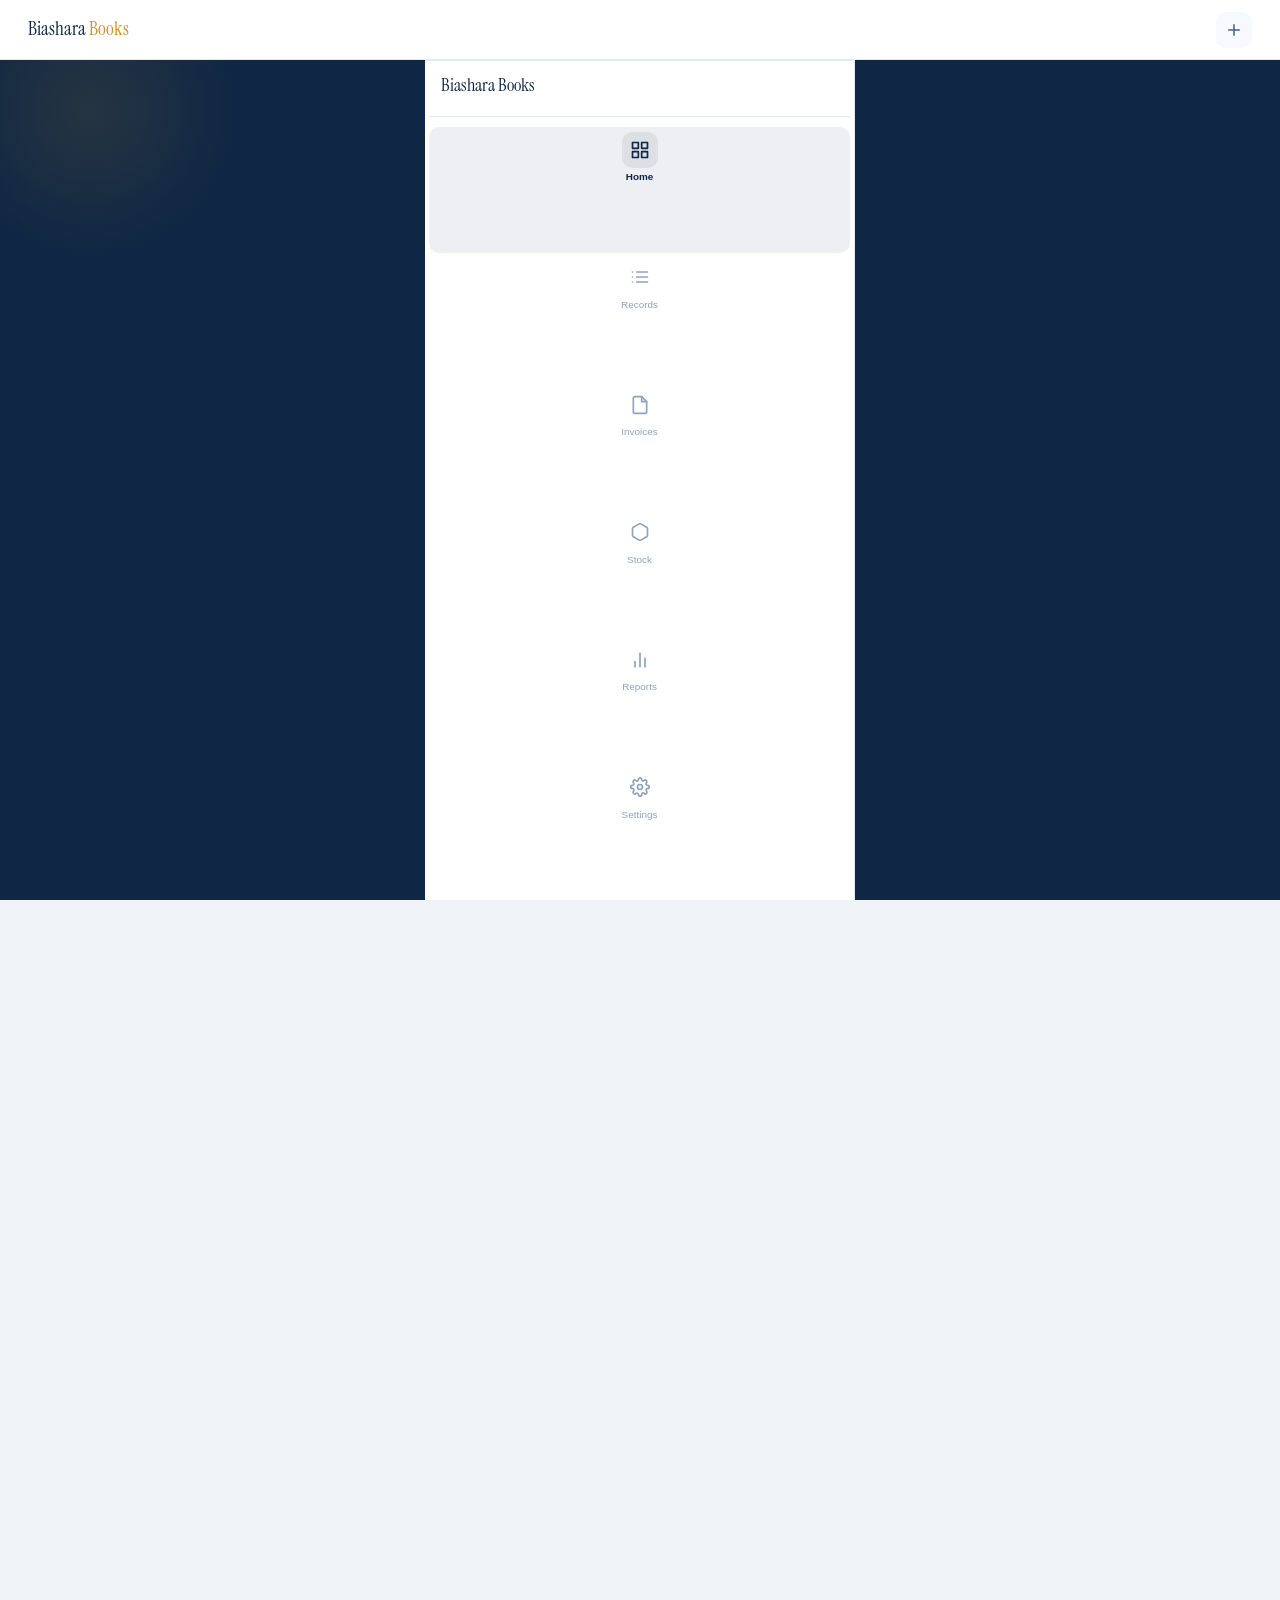
==== commit 79f0947e: "Add files via upload" ====
--- a/index (2).html
+++ b/index (2).html
@@ -27,11 +27,169 @@
 }
 *,*::before,*::after{box-sizing:border-box;margin:0;padding:0}
 html,body{height:100%;-webkit-font-smoothing:antialiased;overscroll-behavior:none}
-body{font-family:'Plus Jakarta Sans',sans-serif;background:var(--bg);color:var(--text);font-size:15px;line-height:1.5;max-width:430px;margin:0 auto;overflow-x:hidden}
+body{font-family:'Plus Jakarta Sans',sans-serif;background:var(--bg);color:var(--text);font-size:15px;line-height:1.5;overflow-x:hidden}
+
+/* ── MOBILE: phone-width container ── */
+#screen-pin,#screen-admin{max-width:430px;margin:0 auto}
+
+/* ════════════════════════════════════
+   DESKTOP LAYOUT (768px+)
+════════════════════════════════════ */
+@media(min-width:768px){
+
+  /* Root app shell: sidebar + main */
+  #screen-app{
+    display:grid !important;
+    grid-template-columns:220px 1fr;
+    grid-template-rows:auto;
+    min-height:100vh;
+    max-width:100%;
+  }
+
+  /* Topbar spans full top */
+  #screen-app .topbar{
+    position:fixed;top:0;left:0;right:0;
+    height:60px;z-index:300;
+    padding:0 1.75rem;
+    grid-column:unset;
+  }
+
+  /* All tab content pushed below fixed topbar */
+  .tab-content{padding-top:60px}
+
+  /* Sidebar nav */
+  .bottom-nav{
+    position:fixed;top:60px;left:0;
+    width:220px;height:calc(100vh - 60px);
+    flex-direction:column;justify-content:flex-start;
+    border-top:none;border-right:1px solid var(--border);
+    padding:1.25rem .65rem 2rem;
+    background:var(--surface);
+    overflow-y:auto;
+    transform:none;left:0;
+    z-index:200;
+  }
+  .bottom-nav::before{
+    content:'Biashara Books';
+    font-family:'Instrument Serif',serif;
+    font-size:1.15rem;color:var(--navy);
+    display:block;padding:.2rem .75rem 1rem;
+    border-bottom:1px solid var(--border);
+    margin-bottom:.65rem;width:100%;
+    flex-shrink:0;
+  }
+
+  /* Sidebar nav items: horizontal with label */
+  .nav-item{
+    flex-direction:row;justify-content:flex-start;
+    gap:.75rem;padding:.65rem .85rem;
+    border-radius:var(--radius-sm);width:100%;
+    margin-bottom:.1rem;
+  }
+  .nav-item.active{background:rgba(15,39,68,.07)}
+  .nav-item.active .nav-icon{background:transparent}
+  .nav-icon{width:22px;height:22px;border-radius:0;flex-shrink:0}
+  .nav-icon svg{width:20px;height:20px}
+  .nav-label{font-size:.87rem;font-weight:500;white-space:nowrap;color:var(--text2)}
+  .nav-item.active .nav-label{font-weight:700;color:var(--navy)}
+  .nav-item.active svg{stroke:var(--navy)}
+
+  /* Main content area offset by sidebar */
+  .tab-content{
+    margin-left:220px;
+    min-height:100vh;
+    overflow-y:auto;
+  }
+
+  /* Wider page body */
+  .page-body{
+    padding:2rem 2.5rem 2.5rem;
+    max-width:1200px;
+  }
+
+  /* Dashboard: 2-column layout */
+  .dash-two-col{
+    display:grid;
+    grid-template-columns:1fr 1fr;
+    gap:1.5rem;
+    align-items:start;
+  }
+  .dash-full-col{grid-column:1/-1}
+
+  /* 4-col stat cards */
+  .stat-cards{grid-template-columns:repeat(4,1fr)}
+
+  /* Quick action buttons spread out */
+  .quick-btns{grid-template-columns:repeat(4,1fr);max-width:600px}
+
+  /* Bigger dash header text */
+  .dash-header{padding:2rem 2.5rem}
+  .dash-biz{font-size:1.7rem}
+  .dash-balance{font-size:2.8rem}
+
+  /* Modals centered, not bottom-sheet */
+  .modal-overlay{align-items:center}
+  .modal-sheet{
+    border-radius:20px;
+    max-width:520px;
+    margin:0 auto;
+    padding:2rem;
+    max-height:88vh;
+  }
+  .modal-handle{display:none}
+
+  /* Stock grid 2-col */
+  #stock-list{
+    display:grid;
+    grid-template-columns:repeat(2,1fr);
+    gap:.85rem;
+  }
+  .stock-card{margin-bottom:0}
+
+  /* Invoice grid 2-col */
+  #invoice-list{
+    display:grid;
+    grid-template-columns:repeat(2,1fr);
+    gap:.85rem;
+  }
+  .inv-card{margin-bottom:0}
+
+  /* P&L wider layout */
+  #pl-content{max-width:900px}
+
+  /* Settings max-width */
+  .settings-card,.settings-section{max-width:680px}
+
+  /* Alert banners full width */
+  .alert-banner{max-width:100%}
+
+  /* Pin / admin screens: centered card on wide bg */
+  #screen-pin,#screen-admin{
+    max-width:100%;min-height:100vh;
+    background:var(--navy);
+  }
+  .admin-card{max-width:440px}
+  .pin-pad{max-width:320px}
+  .pin-logo{font-size:2.8rem}
+}
+
+/* Large desktop (1200px+) */
+@media(min-width:1200px){
+  .bottom-nav{width:260px}
+  .tab-content{margin-left:260px}
+  .page-body{padding:2.5rem 3.5rem 3rem}
+  .stat-cards{grid-template-columns:repeat(4,1fr)}
+  #stock-list{grid-template-columns:repeat(3,1fr)}
+  #invoice-list{grid-template-columns:repeat(3,1fr)}
+}
 
 /* ── SCREENS ── */
 .screen{display:none;min-height:100vh;flex-direction:column}
 .screen.active{display:flex}
+/* Desktop: screen-app uses grid not flex */
+@media(min-width:768px){
+  #screen-app.active{display:grid !important}
+}
 
 /* ══ PIN / LOCK ══ */
 #screen-pin{background:var(--navy);align-items:center;justify-content:center;padding:2rem;position:relative;overflow:hidden}
@@ -348,55 +506,73 @@
     </div>
     <div class="page-body">
       <div id="stock-alerts-dash"></div>
-      <div class="dash-header">
-        <div class="dash-greeting">Good day</div>
-        <div class="dash-biz" id="dash-bizname">My Business</div>
-        <div class="dash-balance-label">Net Cash Position</div>
-        <div class="dash-balance" id="dash-balance">KES 0</div>
-        <div class="dash-row">
-          <div class="dash-mini">
-            <div class="dash-mini-label">Income (month)</div>
-            <div class="dash-mini-val green" id="dash-income-month">0</div>
-          </div>
-          <div class="dash-mini">
-            <div class="dash-mini-label">Expenses (month)</div>
-            <div class="dash-mini-val red" id="dash-expense-month">0</div>
+
+      <!-- LEFT COLUMN (or full width on mobile) -->
+      <div class="dash-two-col">
+        <div class="dash-full-col">
+          <div class="dash-header">
+            <div class="dash-greeting">Good day</div>
+            <div class="dash-biz" id="dash-bizname">My Business</div>
+            <div class="dash-balance-label">Net Cash Position</div>
+            <div class="dash-balance" id="dash-balance">KES 0</div>
+            <div class="dash-row">
+              <div class="dash-mini">
+                <div class="dash-mini-label">Income (month)</div>
+                <div class="dash-mini-val green" id="dash-income-month">0</div>
+              </div>
+              <div class="dash-mini">
+                <div class="dash-mini-label">Expenses (month)</div>
+                <div class="dash-mini-val red" id="dash-expense-month">0</div>
+              </div>
+            </div>
           </div>
         </div>
-      </div>
-      <div class="section-hdr"><h3>Quick Actions</h3></div>
-      <div class="quick-btns">
-        <button class="qbtn" onclick="openModal('modal-txn');setTxnType('income')">
-          <div class="qbtn-icon" style="background:var(--green-lt)"><svg viewBox="0 0 24 24" style="stroke:var(--green)"><line x1="12" y1="19" x2="12" y2="5"/><polyline points="5 12 12 5 19 12"/></svg></div>
-          <span class="qbtn-label">Add Income</span>
-        </button>
-        <button class="qbtn" onclick="openModal('modal-txn');setTxnType('expense')">
-          <div class="qbtn-icon" style="background:var(--red-lt)"><svg viewBox="0 0 24 24" style="stroke:var(--red)"><line x1="12" y1="5" x2="12" y2="19"/><polyline points="19 12 12 19 5 12"/></svg></div>
-          <span class="qbtn-label">Add Expense</span>
-        </button>
-        <button class="qbtn" onclick="openModal('modal-invoice')">
-          <div class="qbtn-icon" style="background:var(--blue-lt)"><svg viewBox="0 0 24 24" style="stroke:var(--blue)"><path d="M14 2H6a2 2 0 0 0-2 2v16a2 2 0 0 0 2 2h12a2 2 0 0 0 2-2V8z"/><polyline points="14 2 14 8 20 8"/></svg></div>
-          <span class="qbtn-label">Invoice</span>
-        </button>
-        <button class="qbtn" onclick="openModal('modal-stock')">
-          <div class="qbtn-icon" style="background:#f3f0ff"><svg viewBox="0 0 24 24" style="stroke:#7c3aed"><path d="M21 16V8a2 2 0 0 0-1-1.73l-7-4a2 2 0 0 0-2 0l-7 4A2 2 0 0 0 3 8v8a2 2 0 0 0 1 1.73l7 4a2 2 0 0 0 2 0l7-4A2 2 0 0 0 21 16z"/></svg></div>
-          <span class="qbtn-label">Stock</span>
-        </button>
-      </div>
-      <div class="section-hdr"><h3>7-Day Overview</h3></div>
-      <div style="background:var(--surface);border:1px solid var(--border);border-radius:var(--radius);padding:1rem;margin-bottom:1.5rem">
-        <div style="display:flex;gap:1rem;margin-bottom:.75rem">
-          <div style="display:flex;align-items:center;gap:.35rem"><span style="width:9px;height:9px;border-radius:2px;background:var(--green);display:inline-block"></span><span style="font-size:.68rem;color:var(--text3)">Income</span></div>
-          <div style="display:flex;align-items:center;gap:.35rem"><span style="width:9px;height:9px;border-radius:2px;background:var(--red);display:inline-block"></span><span style="font-size:.68rem;color:var(--text3)">Expenses</span></div>
+
+        <div class="dash-full-col">
+          <div class="section-hdr"><h3>Quick Actions</h3></div>
+          <div class="quick-btns">
+            <button class="qbtn" onclick="openModal('modal-txn');setTxnType('income')">
+              <div class="qbtn-icon" style="background:var(--green-lt)"><svg viewBox="0 0 24 24" style="stroke:var(--green)"><line x1="12" y1="19" x2="12" y2="5"/><polyline points="5 12 12 5 19 12"/></svg></div>
+              <span class="qbtn-label">Add Income</span>
+            </button>
+            <button class="qbtn" onclick="openModal('modal-txn');setTxnType('expense')">
+              <div class="qbtn-icon" style="background:var(--red-lt)"><svg viewBox="0 0 24 24" style="stroke:var(--red)"><line x1="12" y1="5" x2="12" y2="19"/><polyline points="19 12 12 19 5 12"/></svg></div>
+              <span class="qbtn-label">Add Expense</span>
+            </button>
+            <button class="qbtn" onclick="openModal('modal-invoice')">
+              <div class="qbtn-icon" style="background:var(--blue-lt)"><svg viewBox="0 0 24 24" style="stroke:var(--blue)"><path d="M14 2H6a2 2 0 0 0-2 2v16a2 2 0 0 0 2 2h12a2 2 0 0 0 2-2V8z"/><polyline points="14 2 14 8 20 8"/></svg></div>
+              <span class="qbtn-label">Invoice</span>
+            </button>
+            <button class="qbtn" onclick="openModal('modal-stock')">
+              <div class="qbtn-icon" style="background:#f3f0ff"><svg viewBox="0 0 24 24" style="stroke:#7c3aed"><path d="M21 16V8a2 2 0 0 0-1-1.73l-7-4a2 2 0 0 0-2 0l-7 4A2 2 0 0 0 3 8v8a2 2 0 0 0 1 1.73l7 4a2 2 0 0 0 2 0l7-4A2 2 0 0 0 21 16z"/></svg></div>
+              <span class="qbtn-label">Stock</span>
+            </button>
+          </div>
         </div>
-        <div class="bar-chart" id="bar-chart"></div>
-        <div style="display:flex;gap:.35rem;margin-top:.4rem" id="bar-labels"></div>
-      </div>
-      <div class="section-hdr">
-        <h3>Recent Transactions</h3>
-        <button class="see-all" onclick="switchTab('transactions')">See all</button>
-      </div>
-      <div class="txn-list" id="dash-txn-list"></div>
+
+        <!-- 7-Day chart — left col on desktop -->
+        <div>
+          <div class="section-hdr"><h3>7-Day Overview</h3></div>
+          <div style="background:var(--surface);border:1px solid var(--border);border-radius:var(--radius);padding:1rem;margin-bottom:1.5rem">
+            <div style="display:flex;gap:1rem;margin-bottom:.75rem">
+              <div style="display:flex;align-items:center;gap:.35rem"><span style="width:9px;height:9px;border-radius:2px;background:var(--green);display:inline-block"></span><span style="font-size:.68rem;color:var(--text3)">Income</span></div>
+              <div style="display:flex;align-items:center;gap:.35rem"><span style="width:9px;height:9px;border-radius:2px;background:var(--red);display:inline-block"></span><span style="font-size:.68rem;color:var(--text3)">Expenses</span></div>
+            </div>
+            <div class="bar-chart" id="bar-chart"></div>
+            <div style="display:flex;gap:.35rem;margin-top:.4rem" id="bar-labels"></div>
+          </div>
+        </div>
+
+        <!-- Recent transactions — right col on desktop -->
+        <div>
+          <div class="section-hdr">
+            <h3>Recent Transactions</h3>
+            <button class="see-all" onclick="switchTab('transactions')">See all</button>
+          </div>
+          <div class="txn-list" id="dash-txn-list"></div>
+        </div>
+
+      </div><!-- end dash-two-col -->
     </div>
   </div>
 
@@ -818,11 +994,16 @@
 // NAVIGATION
 // ══════════════════════════════════════════
 function switchTab(tab) {
+  const isDesktop = window.innerWidth >= 768;
   document.querySelectorAll('.tab-content').forEach(t=>{ t.style.display='none'; });
   document.querySelectorAll('.nav-item').forEach(n=>n.classList.remove('active'));
   const el = document.getElementById('tab-'+tab);
   el.style.display = 'flex';
   el.style.flexDirection = 'column';
+  // On desktop, ensure it fills the grid correctly
+  if(isDesktop){
+    el.style.minHeight = 'calc(100vh - 60px)';
+  }
   document.getElementById('nav-'+tab).classList.add('active');
   const renders = {
     dashboard:    renderDashboard,
@@ -833,6 +1014,8 @@
     settings:     renderSettings
   };
   if(renders[tab]) renders[tab]();
+  // Scroll content area to top
+  el.scrollTop = 0;
 }
 
 // ══════════════════════════════════════════
@@ -1353,6 +1536,19 @@
 window.addEventListener('online',  ()=>{ isOnline=true;  updateOnlineUI(); showToast('Back online!'); });
 window.addEventListener('offline', ()=>{ isOnline=false; updateOnlineUI(); showToast('You are offline — app still works!'); });
 
+// Adapt layout on window resize
+let resizeTimer;
+window.addEventListener('resize', ()=>{
+  clearTimeout(resizeTimer);
+  resizeTimer = setTimeout(()=>{
+    // Re-apply active tab display style
+    const active = document.querySelector('.tab-content[style*="flex"]');
+    if(active){
+      active.style.minHeight = window.innerWidth >= 768 ? 'calc(100vh - 60px)' : '';
+    }
+  }, 150);
+});
+
 // ══════════════════════════════════════════
 // SERVICE WORKER + INIT
 // ══════════════════════════════════════════
